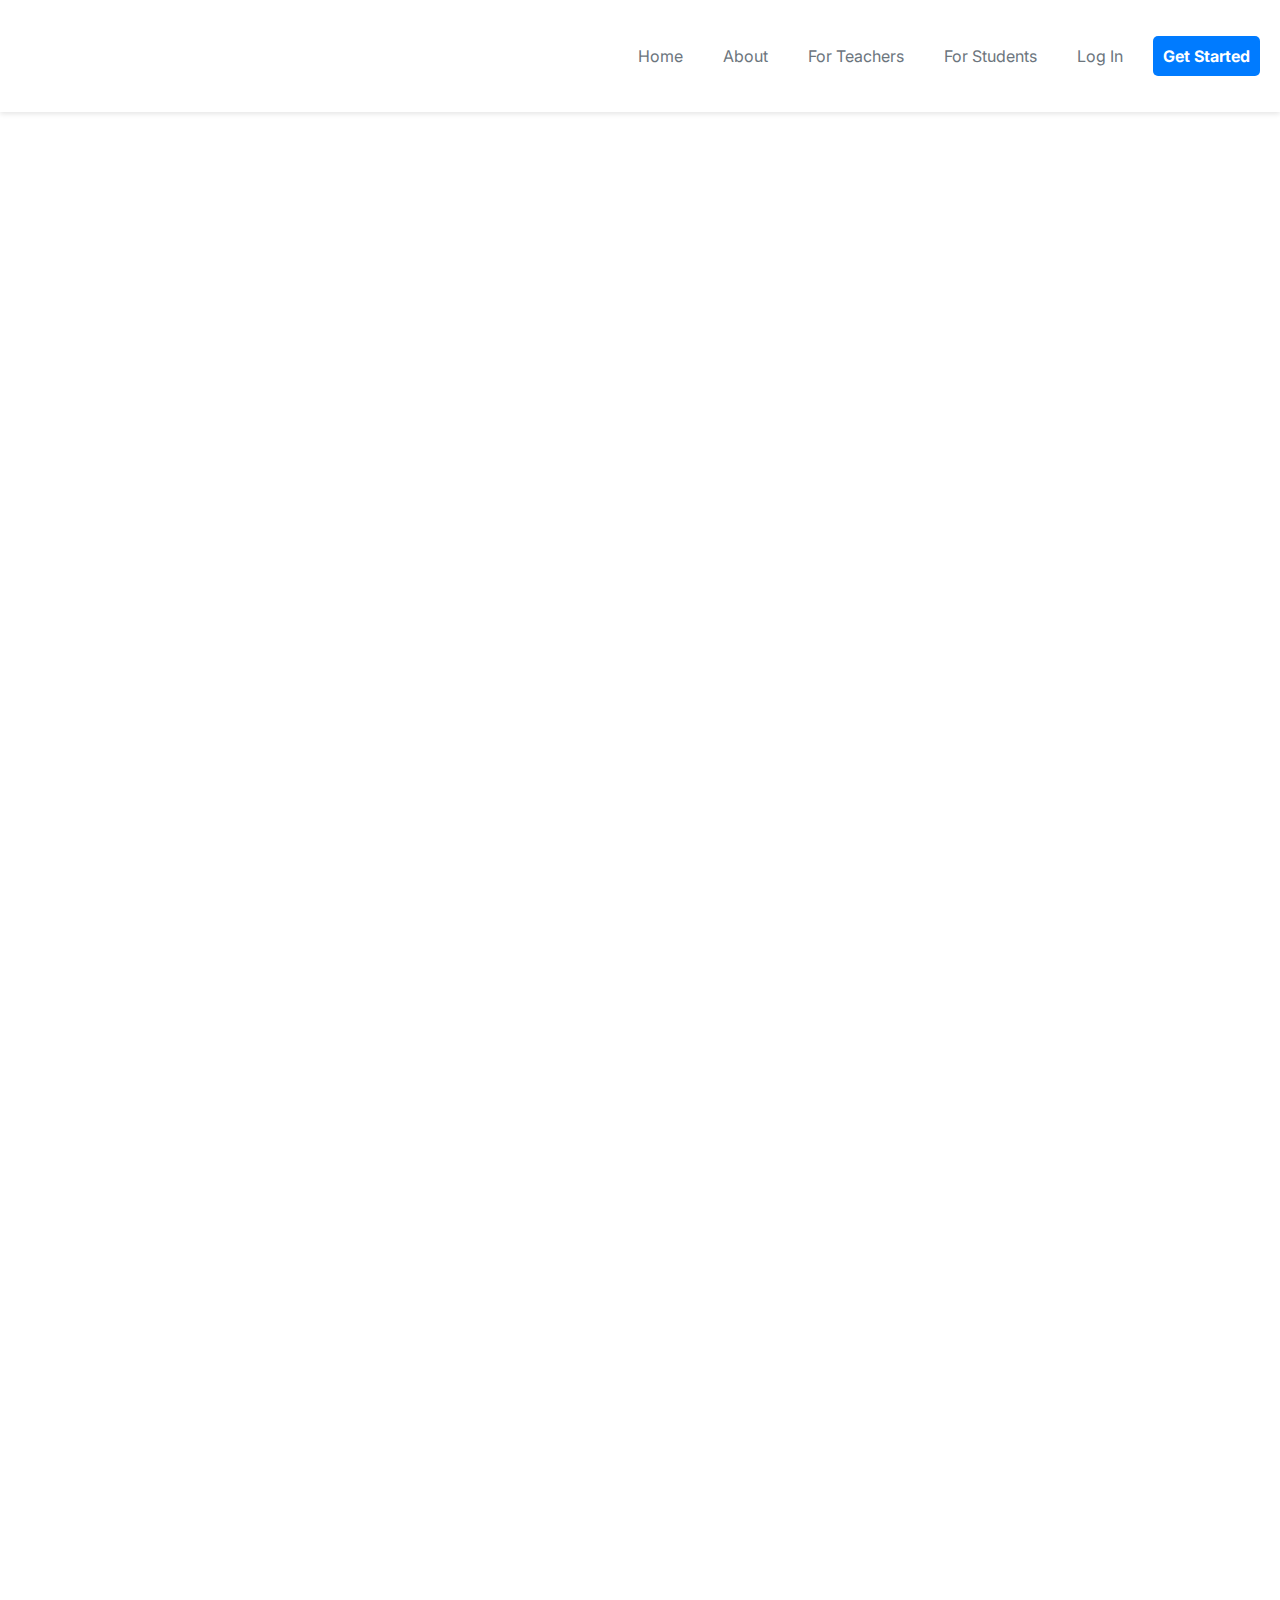
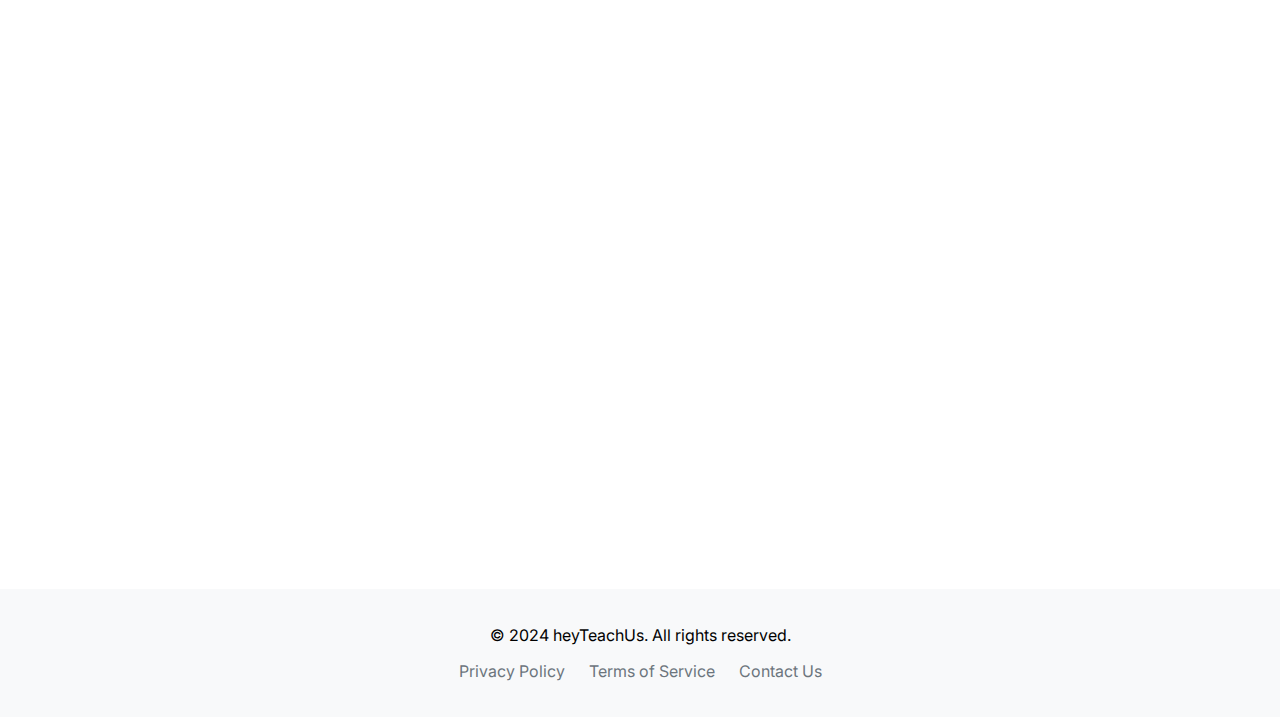
==== index.html @ a7e8e949 "all pages have working logo link back to homepage, now" ====
<!DOCTYPE html>
<html lang="en">
<head>
  <meta charset="UTF-8">
  <meta name="viewport" content="width=device-width, initial-scale=1.0">
  <title>Home</title>
  <link rel="stylesheet" href="style.css">
  <link rel="icon" type="image/x-icon" href="images/favicon.ico">
</head>
<body>
  <header>
    <nav>
      <div class="logo">
        <a href="index.html">
          <img src="images/placeholder.jpg" data-src="images/Heyteachuslogo.png" alt="heyTeachUs Logo" class="lazy">
        </a>
      </div>
      <div class="hamburger-menu">
        <input type="checkbox" id="menu-toggle">
        <label for="menu-toggle" class="menu-icon">&#9776;</label>
        <ul class="menu-items">
          <li><a href="index.html">Home</a></li>
          <li><a href="about.html">About</a></li>
          <li><a href="for-teachers.html">For Teachers</a></li>
          <li><a href="for-students.html">For Students</a></li>
          <li><a href="login.html">Log In</a></li>
          <li><a href="signup.html" class="cta-button">Get Started</a></li>
        </ul>
      </div>
      <ul class="desktop-menu">
        <li><a href="index.html">Home</a></li>
        <li><a href="about.html">About</a></li>
        <li><a href="for-teachers.html">For Teachers</a></li>
        <li><a href="for-students.html">For Students</a></li>
        <li><a href="login.html">Log In</a></li>
        <li><a href="signup.html" class="cta-button">Get Started</a></li>
      </ul>
    </nav>
  </header>

  <main>
    <section id="hero" class="lazy">
      <div class="hero-content">
        <h1>Your Teacher, Your Help, Whenever You Need It</h1>
        <p>HeyTeachUs delivers your teacher's lesson plans to you, at your home. Chat with your teacher's persona whenever you like for tips and guidance on homework or study materials</p>
        <a href="signup.html" class="cta-button">Get started</a>
      </div>
    </section>

    <section id="features" class="lazy">
      <div class="container">
        <div class="feature">
          <img src="images/placeholder.jpg" data-src="images/Lesson Plans.jpeg" alt="Feature 1" class="lazy">
          <h3>Comprehensive Access to Lesson Plans</h3>
          <p>Tap into the same information, content, and delivery style your teachers use in class</p>
        </div>
        <div class="feature">
          <img src="images/placeholder.jpg" data-src="images/guide.jpeg" alt="Feature 2" class="lazy">
          <h3>Fully Grasp Concepts From Your Lessons</h3>
          <p>Specifically designed to help guide you through "how" to grasp concepts from your lessons, not just give you the answers</p>
        </div>
        <div class="feature">
          <img src="images/placeholder.jpg" data-src="images/Clock.png" alt="Feature 3" class="lazy">
          <h3>Help when you need it</h3>
          <p>Always available, even on snow days</p>
        </div>
      </div>
    </section>

<section id="cta" class="lazy">
    <div class="container">
      <div class="testimonials">
        <div class="testimonial-card">
          <div class="testimonial-front">
            <img src="images/placeholder.jpg" data-src="images/testimonial1.jpg" alt="Testimonial 1" class="lazy">
          </div>
          <div class="testimonial-back">
            <p>"As a teacher, HeyTeachUs has made it easier for me to share my lesson plans and provide additional support to my students. It's a valuable tool for enhancing their learning experience."</p>
            <p>- Jane Smith, Teacher</p>
          </div>
        </div>
        <div class="testimonial-card">
          <div class="testimonial-front">
            <img src="images/placeholder.jpg" data-src="images/testimonial2.jpg" alt="Testimonial 2" class="lazy">
          </div>
          <div class="testimonial-back">
            <p>"HeyTeachUs has been a game-changer for my learning experience. The personalized support and access to lesson plans have greatly improved my understanding of the subjects."</p>
            <p>- Joanna Doe, Student</p>
          </div>
        </div>
      </div>
    
    </div>
  </section>
  

    <section id="cta" class="lazy">
      <div class="container">
        <h2>Get Started Today</h2>
        <p>Sign up now and experience the future of online learning!</p>
        <a href="signup.html" class="cta-button">Sign Up</a>
      </div>
    </section>
  </main>

  <footer>
    <div class="container">
      <p>&copy; 2024 heyTeachUs. All rights reserved.</p>
      <ul class="footer-links">
        <li><a href="#">Privacy Policy</a></li>
        <li><a href="#">Terms of Service</a></li>
        <li><a href="#">Contact Us</a></li>
      </ul>
    </div>
  </footer>

  <script src="lazyload.js"></script>
</body>
</html>
---- style.css ----
@import url('https://fonts.googleapis.com/css2?family=Inter:wght@400;700&display=swap');

:root {
  --primary-color: #007bff;
  --secondary-color: #6c757d;
  --font-family: 'Inter', sans-serif;
}

body {
  font-family: var(--font-family);
  margin: 0;
  padding: 0;
}

header {
  background-color: #fff;
  padding: 20px;
  box-shadow: 0 2px 5px rgba(0, 0, 0, 0.1);
}

nav {
  display: flex;
  justify-content: space-between;
  align-items: center;
}

.logo img {
  height: 150px;
}

.desktop-menu {
  list-style: none;
  display: flex;
  align-items: center;
}

.desktop-menu li {
  margin-left: 20px;
}

.desktop-menu li a {
  color: var(--secondary-color);
  text-decoration: none;
  padding: 10px;
  transition: background-color 0.3s ease, color 0.3s ease;
}

.desktop-menu li a:hover {
  background-color: var(--primary-color);
  color: #fff;
  border-radius: 5px;
}

.hamburger-menu {
  display: none;
}

.menu-icon {
  cursor: pointer;
  display: inline-block;
  font-size: 24px;
  margin-right: 10px;
  color: var(--secondary-color);
}

#menu-toggle {
  display: none;
}

.menu-items {
  display: none;
  list-style: none;
  padding: 20px;
  margin: 0;
  position: absolute;
  top: 100%;
  right: 0;
  background-color: #fff;
  box-shadow: 0 2px 5px rgba(0, 0, 0, 0.1);
  transition: opacity 0.3s ease;
  opacity: 0;
  pointer-events: none;
}

#menu-toggle:checked ~ .menu-items {
  display: block;
  opacity: 1;
  pointer-events: auto;
}

.menu-items li {
  margin-bottom: 10px;
}

.menu-items li a {
  color: var(--secondary-color);
  text-decoration: none;
}

.cta-button {
  display: inline-block;
  background-color: var(--primary-color);
  color: #fff;
  padding: 10px 20px;
  border-radius: 5px;
  text-decoration: none;
  font-weight: bold;
}

.desktop-menu .cta-button {
  color: #fff;
}

.menu-items .cta-button {
  color: #fff;
}

#hero {
  background-color: #f8f9fa;
  padding: 100px 0;
  text-align: center;
}

.hero-content {
  max-width: 600px;
  margin: 0 auto;
}

.hero-content h1 {
  font-size: 36px;
  margin-bottom: 20px;
  font-weight: 700;
}

.hero-content p {
  font-size: 18px;
  color: var(--secondary-color);
  margin-bottom: 30px;
}

#features {
  padding: 80px 0;
}

.container {
  max-width: 960px;
  margin: 0 auto;
  padding: 0 20px;
}

.feature {
  text-align: center;
  margin-bottom: 40px;
}

.feature img {
  height: 80px;
  margin-bottom: 20px;
}

.feature h3 {
  font-size: 24px;
  margin-bottom: 10px;
  font-weight: 700;
}

.feature p {
  font-size: 16px;
  color: var(--secondary-color);
}

#cta {
  background-color: #f8f9fa;
  padding: 80px 0;
  text-align: center;
}

#cta h2 {
  font-size: 36px;
  margin-bottom: 20px;
  font-weight: 700;
}

#cta p {
  font-size: 18px;
  color: var(--secondary-color);
  margin-bottom: 30px;
}

footer {
  background-color: #f8f9fa;
  padding: 20px 0;
  text-align: center;
}

.footer-links {
  list-style: none;
  padding: 0;
  margin-top: 10px;
}

.footer-links li {
  display: inline-block;
  margin: 0 10px;
}

.footer-links li a {
  text-decoration: none;
  color: var(--secondary-color);
}

#registration {
  padding: 80px 0;
}

.form-group {
  margin-bottom: 20px;
}

.form-group label {
  display: block;
  font-weight: bold;
  margin-bottom: 5px;
}

.form-group input,
.form-group select {
  width: 100%;
  padding: 10px;
  font-size: 16px;
  border: 1px solid #ccc;
  border-radius: 5px;
}

.form-group select {
  appearance: none;
  background-image: url('path/to/dropdown-arrow.png');
  background-repeat: no-repeat;
  background-position: right 10px center;
  background-size: 12px;
}

.form-group input:focus,
.form-group select:focus {
  outline: none;
  border-color: var(--primary-color);
}

button[type="submit"] {
  display: block;
  width: 100%;
  padding: 10px;
  font-size: 16px;
  font-weight: bold;
  text-align: center;
  color: #fff;
  background-color: var(--primary-color);
  border: none;
  border-radius: 5px;
  cursor: pointer;
}

button[type="submit"]:hover {
  background-color: #0056b3;
}

#how-it-works {
  padding: 80px 0;
}

.step {
  display: flex;
  align-items: center;
  margin-bottom: 80px;
}

.step-image {
  flex: 1;
  text-align: center;
}

.step-image img {
  max-width: 100%;
  height: auto;
  border-radius: 10px;
  box-shadow: 0 2px 5px rgba(0, 0, 0, 0.1);
}

.step-content {
  flex: 1;
  padding: 0 40px;
}

.step-content h3 {
  font-size: 24px;
  margin-bottom: 10px;
  font-weight: 700;
}

.step-content p {
  font-size: 16px;
  color: var(--secondary-color);
}

.step:nth-child(even) .step-image {
  order: 2;
}

.step:nth-child(even) .step-content {
  order: 1;
}

#about-us {
  padding: 80px 0;
}

.banner {
  text-align: center;
  margin-bottom: 40px;
}

.banner img {
  max-width: 100%;
  height: auto;
}

.about-content {
  display: flex;
  align-items: center;
  margin-bottom: 40px;
}

.about-text {
  flex: 1;
  padding-right: 40px;
}

.about-text p {
  margin-bottom: 20px;
}

.about-image {
  flex: 1;
  text-align: center;
}

.about-image img {
  max-width: 100%;
  height: auto;
  border-radius: 10px;
  box-shadow: 0 2px 5px rgba(0, 0, 0, 0.1);
}

.about-content:nth-child(even) .about-text {
  order: 2;
  padding-right: 0;
  padding-left: 40px;
}

.about-content:nth-child(even) .about-image {
  order: 1;
}

#login {
  padding: 80px 0;
}

.login-content {
  display: flex;
  align-items: center;
}

.login-form {
  flex: 1;
  padding-right: 40px;
}

.login-form h2 {
  margin-bottom: 20px;
  font-weight: 700;
}

.form-group {
  margin-bottom: 20px;
}

.form-group label {
  display: block;
  margin-bottom: 5px;
}

.form-group input,
.form-group select {
  width: 100%;
  padding: 10px;
  font-size: 16px;
  border: 1px solid #ccc;
  border-radius: 5px;
}

.form-group input:focus,
.form-group select:focus {
  outline: none;
  border-color: var(--primary-color);
}

.login-button {
  display: block;
  width: 100%;
  padding: 10px;
  font-size: 16px;
  font-weight: bold;
  text-align: center;
  color: #fff;
  background-color: var(--primary-color);
  border: none;
  border-radius: 5px;
  cursor: pointer;
}

.login-button:hover {
  background-color: #0056b3;
}

.login-image {
  flex: 1;
  text-align: center;
}

.login-image img {
  max-width: 100%;
  height: auto;
  border-radius: 10px;
  box-shadow: 0 2px 5px rgba(0, 0, 0, 0.1);
}

@media (max-width: 768px) {
  header {
    padding: 10px;
    justify-content: space-between;
  }

  .logo img {
    height: 30px;
  }

  .desktop-menu {
    display: none;
  }

  .hamburger-menu {
    display: block;
    position: relative;
  }

  .container {
    padding: 0 10px;
  }

  .step {
    flex-direction: column;
    margin-bottom: 40px;
  }

  .step-image,
  .step-content {
    flex: auto;
    padding: 0;
  }

  .about-content {
    flex-direction: column;
    margin-bottom: 20px;
  }

  .about-text,
  .about-image {
    padding: 0;
  }

  .login-content {
    flex-direction: column;
  }

  .login-form,
  .login-image {
    padding: 0;
    margin-bottom: 20px;
  }
}

.testimonials {
  display: flex;
  justify-content: center;
  margin-bottom: 40px;
}

.testimonial-card {
  width: 300px;
  height: 400px;
  perspective: 1000px;
  margin: 0 20px;
}

.testimonial-card:hover .testimonial-front {
  transform: rotateY(180deg);
}

.testimonial-card:hover .testimonial-back {
  transform: rotateY(0);
}

.testimonial-front,
.testimonial-back {
  position: absolute;
  width: 100%;
  height: 100%;
  backface-visibility: hidden;
  transition: transform 0.6s ease;
}

.testimonial-front {
  transform: rotateY(0);
}

.testimonial-front img {
  width: 100%;
  height: 100%;
  object-fit: cover;
  border-radius: 10px;
}

.testimonial-back {
  transform: rotateY(180deg);
  background-color: #f8f9fa;
  padding: 20px;
  border-radius: 10px;
  display: flex;
  flex-direction: column;
  justify-content: center;
  align-items: center;
  text-align: center;
}

.testimonial-back p {
  margin-bottom: 10px;
}

.lazy {
  opacity: 0;
  transition: opacity 0.3s ease-in-out;
}

.lazy.loaded {
  opacity: 1;
}
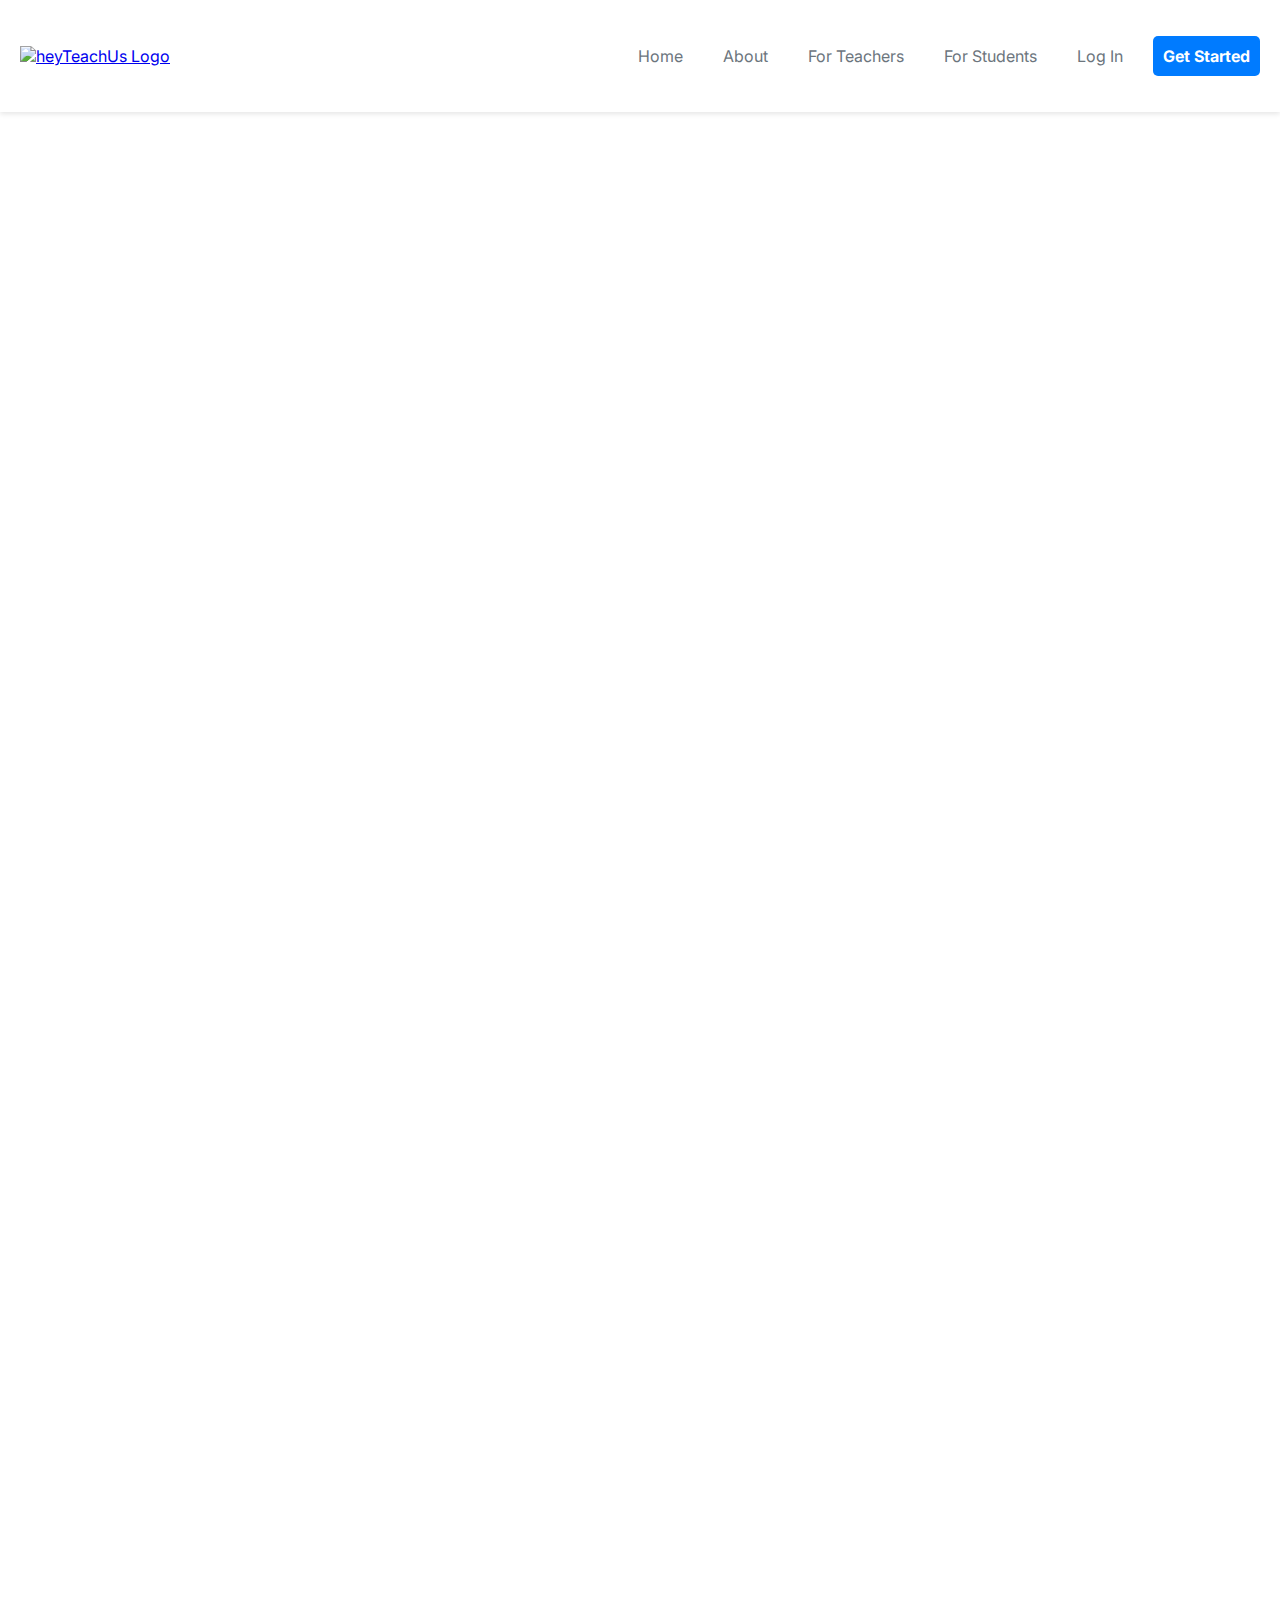
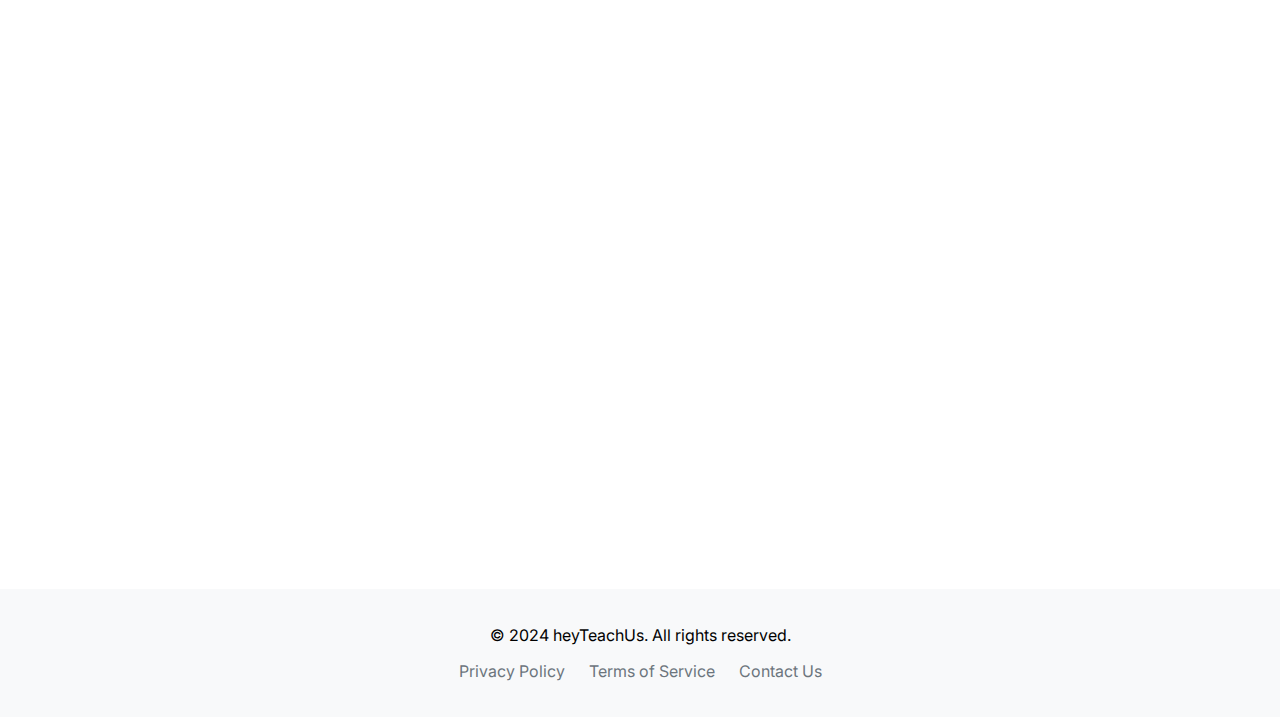
==== commit 42152bab: "logo fixes completed" ====
--- a/index.html
+++ b/index.html
@@ -12,7 +12,7 @@
     <nav>
       <div class="logo">
         <a href="index.html">
-          <img src="images/placeholder.jpg" data-src="images/Heyteachuslogo.png" alt="heyTeachUs Logo" class="lazy">
+          <img src="images/Heyteachuslogo.png" alt="heyTeachUs Logo">
         </a>
       </div>
       <div class="hamburger-menu">
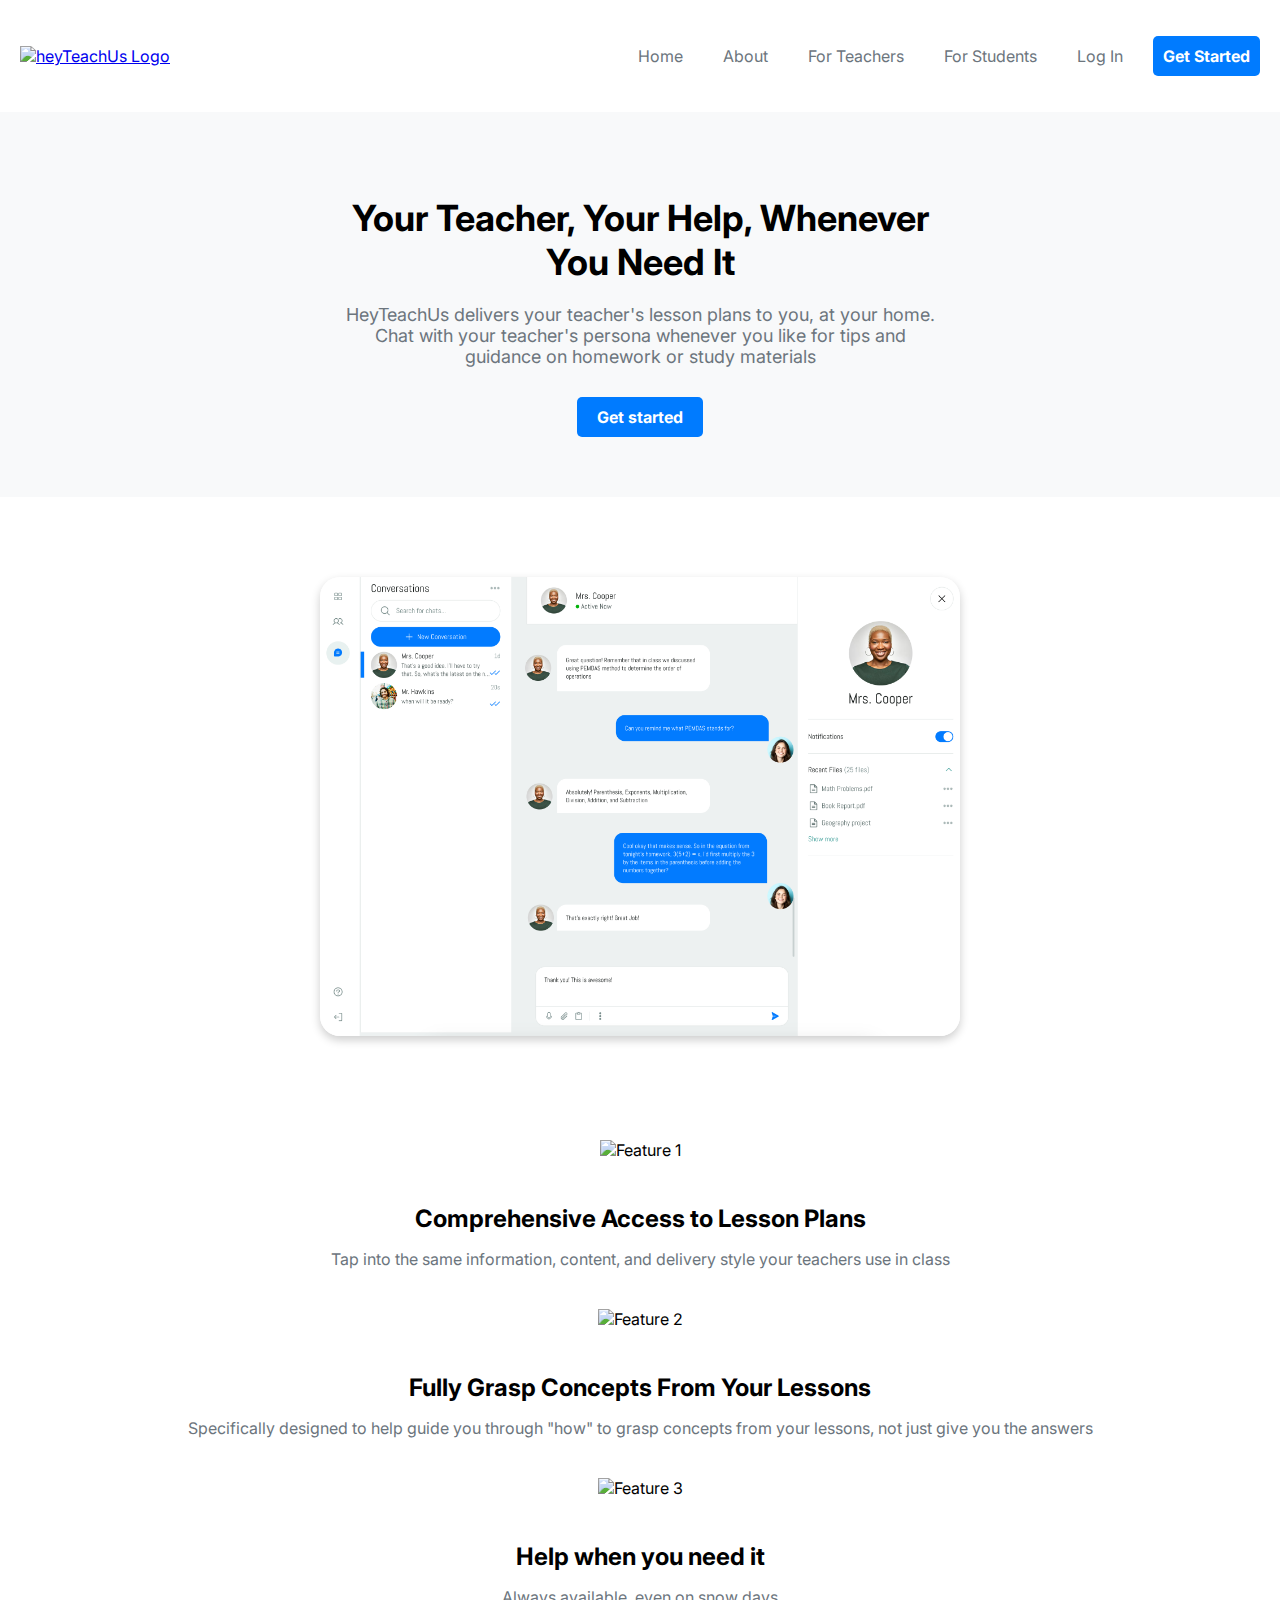
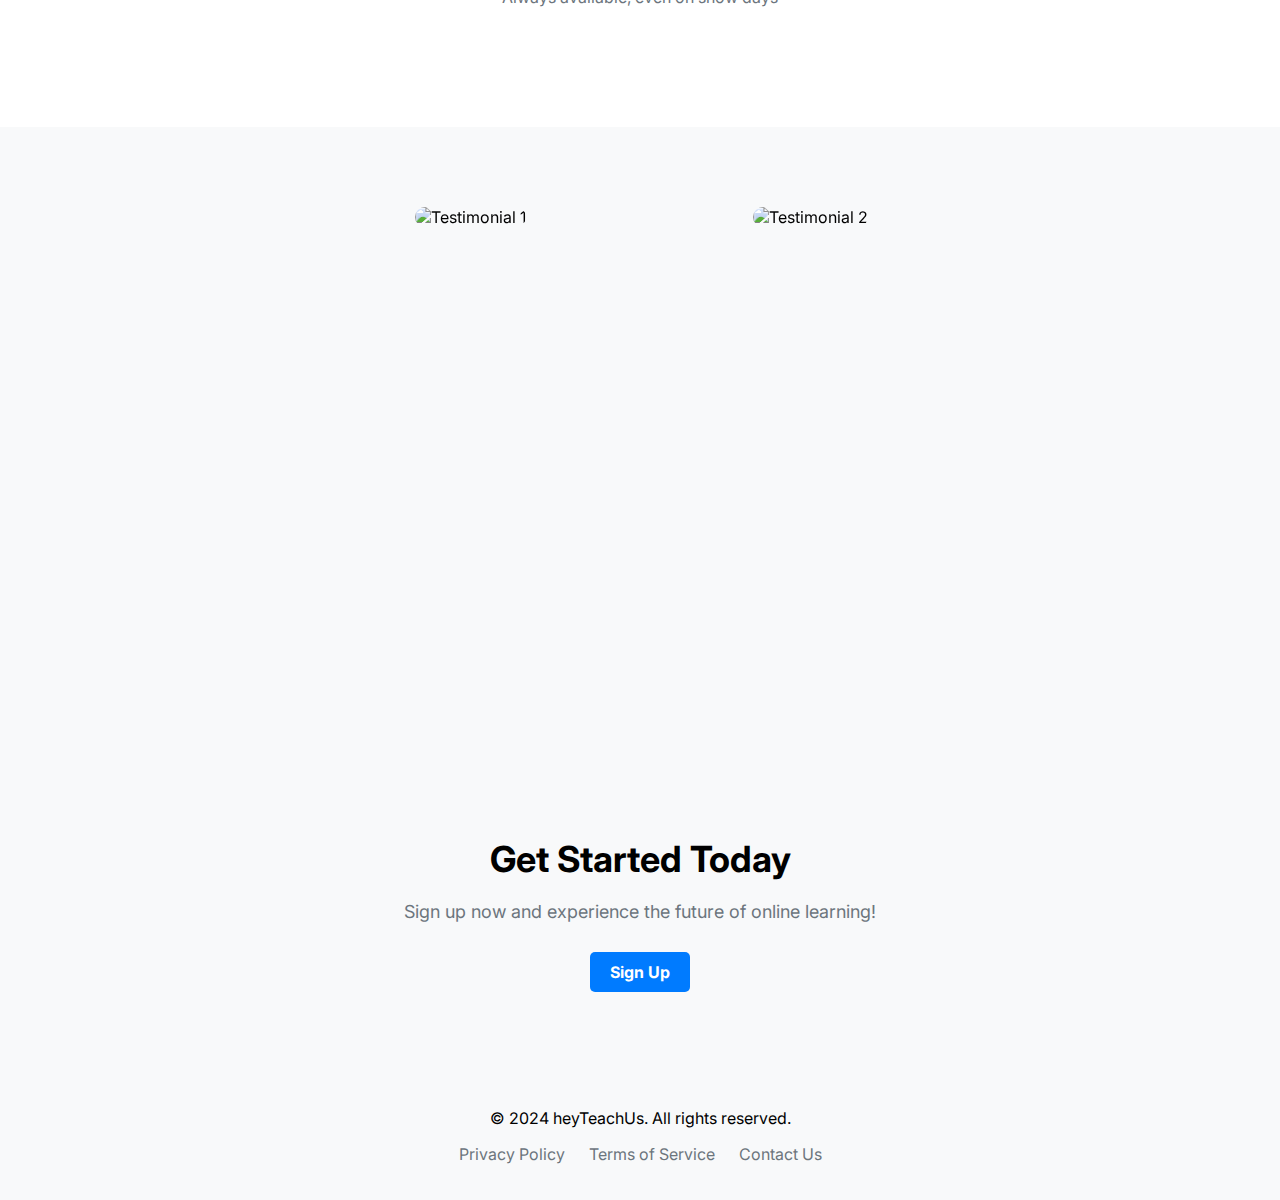
==== commit 07145e3d: "platform screenshot added" ====
--- a/index.html
+++ b/index.html
@@ -39,7 +39,7 @@
   </header>
 
   <main>
-    <section id="hero" class="lazy">
+    <section id="hero">
       <div class="hero-content">
         <h1>Your Teacher, Your Help, Whenever You Need It</h1>
         <p>HeyTeachUs delivers your teacher's lesson plans to you, at your home. Chat with your teacher's persona whenever you like for tips and guidance on homework or study materials</p>
@@ -47,54 +47,56 @@
       </div>
     </section>
 
-    <section id="features" class="lazy">
+    <section id="platform-screenshot">
+      <img src="images/platformscreenshot.png" alt="Platform Screenshot" class="platform-image">
+    </section>
+
+    <section id="features">
       <div class="container">
         <div class="feature">
-          <img src="images/placeholder.jpg" data-src="images/Lesson Plans.jpeg" alt="Feature 1" class="lazy">
+          <img src="images/Lesson Plans.jpeg" alt="Feature 1">
           <h3>Comprehensive Access to Lesson Plans</h3>
           <p>Tap into the same information, content, and delivery style your teachers use in class</p>
         </div>
         <div class="feature">
-          <img src="images/placeholder.jpg" data-src="images/guide.jpeg" alt="Feature 2" class="lazy">
+          <img src="images/guide.jpeg" alt="Feature 2">
           <h3>Fully Grasp Concepts From Your Lessons</h3>
           <p>Specifically designed to help guide you through "how" to grasp concepts from your lessons, not just give you the answers</p>
         </div>
         <div class="feature">
-          <img src="images/placeholder.jpg" data-src="images/Clock.png" alt="Feature 3" class="lazy">
+          <img src="images/Clock.png" alt="Feature 3">
           <h3>Help when you need it</h3>
           <p>Always available, even on snow days</p>
         </div>
       </div>
     </section>
 
-<section id="cta" class="lazy">
-    <div class="container">
-      <div class="testimonials">
-        <div class="testimonial-card">
-          <div class="testimonial-front">
-            <img src="images/placeholder.jpg" data-src="images/testimonial1.jpg" alt="Testimonial 1" class="lazy">
+    <section id="cta">
+      <div class="container">
+        <div class="testimonials">
+          <div class="testimonial-card">
+            <div class="testimonial-front">
+              <img src="images/testimonial1.jpg" alt="Testimonial 1">
+            </div>
+            <div class="testimonial-back">
+              <p>"As a teacher, HeyTeachUs has made it easier for me to share my lesson plans and provide additional support to my students. It's a valuable tool for enhancing their learning experience."</p>
+              <p>- Jane Smith, Teacher</p>
+            </div>
           </div>
-          <div class="testimonial-back">
-            <p>"As a teacher, HeyTeachUs has made it easier for me to share my lesson plans and provide additional support to my students. It's a valuable tool for enhancing their learning experience."</p>
-            <p>- Jane Smith, Teacher</p>
-          </div>
-        </div>
-        <div class="testimonial-card">
-          <div class="testimonial-front">
-            <img src="images/placeholder.jpg" data-src="images/testimonial2.jpg" alt="Testimonial 2" class="lazy">
-          </div>
-          <div class="testimonial-back">
-            <p>"HeyTeachUs has been a game-changer for my learning experience. The personalized support and access to lesson plans have greatly improved my understanding of the subjects."</p>
-            <p>- Joanna Doe, Student</p>
+          <div class="testimonial-card">
+            <div class="testimonial-front">
+              <img src="images/testimonial2.jpg" alt="Testimonial 2">
+            </div>
+            <div class="testimonial-back">
+              <p>"HeyTeachUs has been a game-changer for my learning experience. The personalized support and access to lesson plans have greatly improved my understanding of the subjects."</p>
+              <p>- Joanna Doe, Student</p>
+            </div>
           </div>
         </div>
       </div>
-    
-    </div>
-  </section>
-  
+    </section>
 
-    <section id="cta" class="lazy">
+    <section id="cta">
       <div class="container">
         <h2>Get Started Today</h2>
         <p>Sign up now and experience the future of online learning!</p>
@@ -113,7 +115,5 @@
       </ul>
     </div>
   </footer>
-
-  <script src="lazyload.js"></script>
 </body>
 </html>--- a/style.css
+++ b/style.css
@@ -117,7 +117,7 @@
 
 #hero {
   background-color: #f8f9fa;
-  padding: 100px 0;
+  padding: 60px 0;
   text-align: center;
 }
 
@@ -138,6 +138,19 @@
   margin-bottom: 30px;
 }
 
+#platform-screenshot {
+  text-align: center;
+  margin-top: 100px;
+}
+
+.platform-image {
+  max-width: 50%;
+  height: auto;
+  border-radius: 20px;
+  box-shadow: 0 4px 10px rgba(0, 0, 0, 0.2);
+  transform: translateY(-20px);
+}
+
 #features {
   padding: 80px 0;
 }
@@ -207,286 +220,6 @@
 .footer-links li a {
   text-decoration: none;
   color: var(--secondary-color);
-}
-
-#registration {
-  padding: 80px 0;
-}
-
-.form-group {
-  margin-bottom: 20px;
-}
-
-.form-group label {
-  display: block;
-  font-weight: bold;
-  margin-bottom: 5px;
-}
-
-.form-group input,
-.form-group select {
-  width: 100%;
-  padding: 10px;
-  font-size: 16px;
-  border: 1px solid #ccc;
-  border-radius: 5px;
-}
-
-.form-group select {
-  appearance: none;
-  background-image: url('path/to/dropdown-arrow.png');
-  background-repeat: no-repeat;
-  background-position: right 10px center;
-  background-size: 12px;
-}
-
-.form-group input:focus,
-.form-group select:focus {
-  outline: none;
-  border-color: var(--primary-color);
-}
-
-button[type="submit"] {
-  display: block;
-  width: 100%;
-  padding: 10px;
-  font-size: 16px;
-  font-weight: bold;
-  text-align: center;
-  color: #fff;
-  background-color: var(--primary-color);
-  border: none;
-  border-radius: 5px;
-  cursor: pointer;
-}
-
-button[type="submit"]:hover {
-  background-color: #0056b3;
-}
-
-#how-it-works {
-  padding: 80px 0;
-}
-
-.step {
-  display: flex;
-  align-items: center;
-  margin-bottom: 80px;
-}
-
-.step-image {
-  flex: 1;
-  text-align: center;
-}
-
-.step-image img {
-  max-width: 100%;
-  height: auto;
-  border-radius: 10px;
-  box-shadow: 0 2px 5px rgba(0, 0, 0, 0.1);
-}
-
-.step-content {
-  flex: 1;
-  padding: 0 40px;
-}
-
-.step-content h3 {
-  font-size: 24px;
-  margin-bottom: 10px;
-  font-weight: 700;
-}
-
-.step-content p {
-  font-size: 16px;
-  color: var(--secondary-color);
-}
-
-.step:nth-child(even) .step-image {
-  order: 2;
-}
-
-.step:nth-child(even) .step-content {
-  order: 1;
-}
-
-#about-us {
-  padding: 80px 0;
-}
-
-.banner {
-  text-align: center;
-  margin-bottom: 40px;
-}
-
-.banner img {
-  max-width: 100%;
-  height: auto;
-}
-
-.about-content {
-  display: flex;
-  align-items: center;
-  margin-bottom: 40px;
-}
-
-.about-text {
-  flex: 1;
-  padding-right: 40px;
-}
-
-.about-text p {
-  margin-bottom: 20px;
-}
-
-.about-image {
-  flex: 1;
-  text-align: center;
-}
-
-.about-image img {
-  max-width: 100%;
-  height: auto;
-  border-radius: 10px;
-  box-shadow: 0 2px 5px rgba(0, 0, 0, 0.1);
-}
-
-.about-content:nth-child(even) .about-text {
-  order: 2;
-  padding-right: 0;
-  padding-left: 40px;
-}
-
-.about-content:nth-child(even) .about-image {
-  order: 1;
-}
-
-#login {
-  padding: 80px 0;
-}
-
-.login-content {
-  display: flex;
-  align-items: center;
-}
-
-.login-form {
-  flex: 1;
-  padding-right: 40px;
-}
-
-.login-form h2 {
-  margin-bottom: 20px;
-  font-weight: 700;
-}
-
-.form-group {
-  margin-bottom: 20px;
-}
-
-.form-group label {
-  display: block;
-  margin-bottom: 5px;
-}
-
-.form-group input,
-.form-group select {
-  width: 100%;
-  padding: 10px;
-  font-size: 16px;
-  border: 1px solid #ccc;
-  border-radius: 5px;
-}
-
-.form-group input:focus,
-.form-group select:focus {
-  outline: none;
-  border-color: var(--primary-color);
-}
-
-.login-button {
-  display: block;
-  width: 100%;
-  padding: 10px;
-  font-size: 16px;
-  font-weight: bold;
-  text-align: center;
-  color: #fff;
-  background-color: var(--primary-color);
-  border: none;
-  border-radius: 5px;
-  cursor: pointer;
-}
-
-.login-button:hover {
-  background-color: #0056b3;
-}
-
-.login-image {
-  flex: 1;
-  text-align: center;
-}
-
-.login-image img {
-  max-width: 100%;
-  height: auto;
-  border-radius: 10px;
-  box-shadow: 0 2px 5px rgba(0, 0, 0, 0.1);
-}
-
-@media (max-width: 768px) {
-  header {
-    padding: 10px;
-    justify-content: space-between;
-  }
-
-  .logo img {
-    height: 30px;
-  }
-
-  .desktop-menu {
-    display: none;
-  }
-
-  .hamburger-menu {
-    display: block;
-    position: relative;
-  }
-
-  .container {
-    padding: 0 10px;
-  }
-
-  .step {
-    flex-direction: column;
-    margin-bottom: 40px;
-  }
-
-  .step-image,
-  .step-content {
-    flex: auto;
-    padding: 0;
-  }
-
-  .about-content {
-    flex-direction: column;
-    margin-bottom: 20px;
-  }
-
-  .about-text,
-  .about-image {
-    padding: 0;
-  }
-
-  .login-content {
-    flex-direction: column;
-  }
-
-  .login-form,
-  .login-image {
-    padding: 0;
-    margin-bottom: 20px;
-  }
 }
 
 .testimonials {
@@ -546,11 +279,26 @@
   margin-bottom: 10px;
 }
 
-.lazy {
-  opacity: 0;
-  transition: opacity 0.3s ease-in-out;
-}
-
-.lazy.loaded {
-  opacity: 1;
+@media (max-width: 768px) {
+  header {
+    padding: 10px;
+    justify-content: space-between;
+  }
+
+  .logo img {
+    height: 30px;
+  }
+
+  .desktop-menu {
+    display: none;
+  }
+
+  .hamburger-menu {
+    display: block;
+    position: relative;
+  }
+
+  .container {
+    padding: 0 10px;
+  }
 }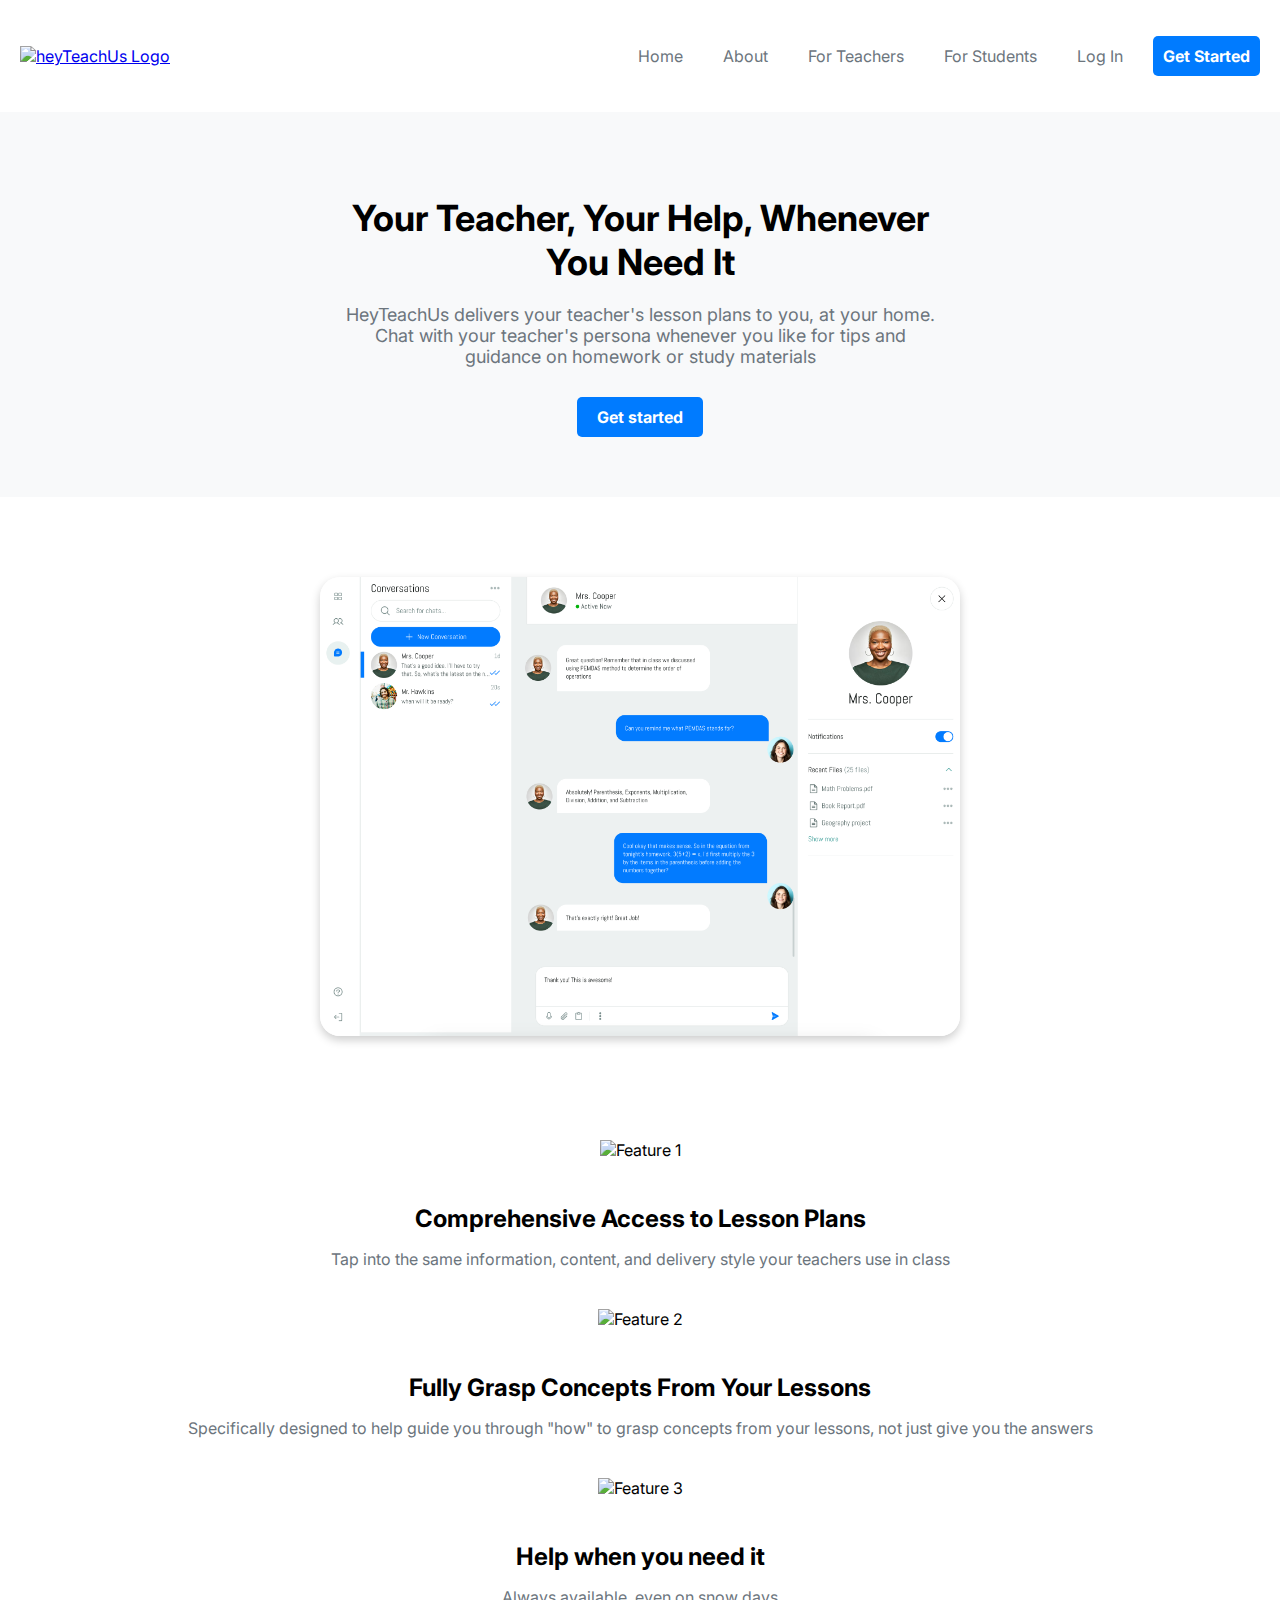
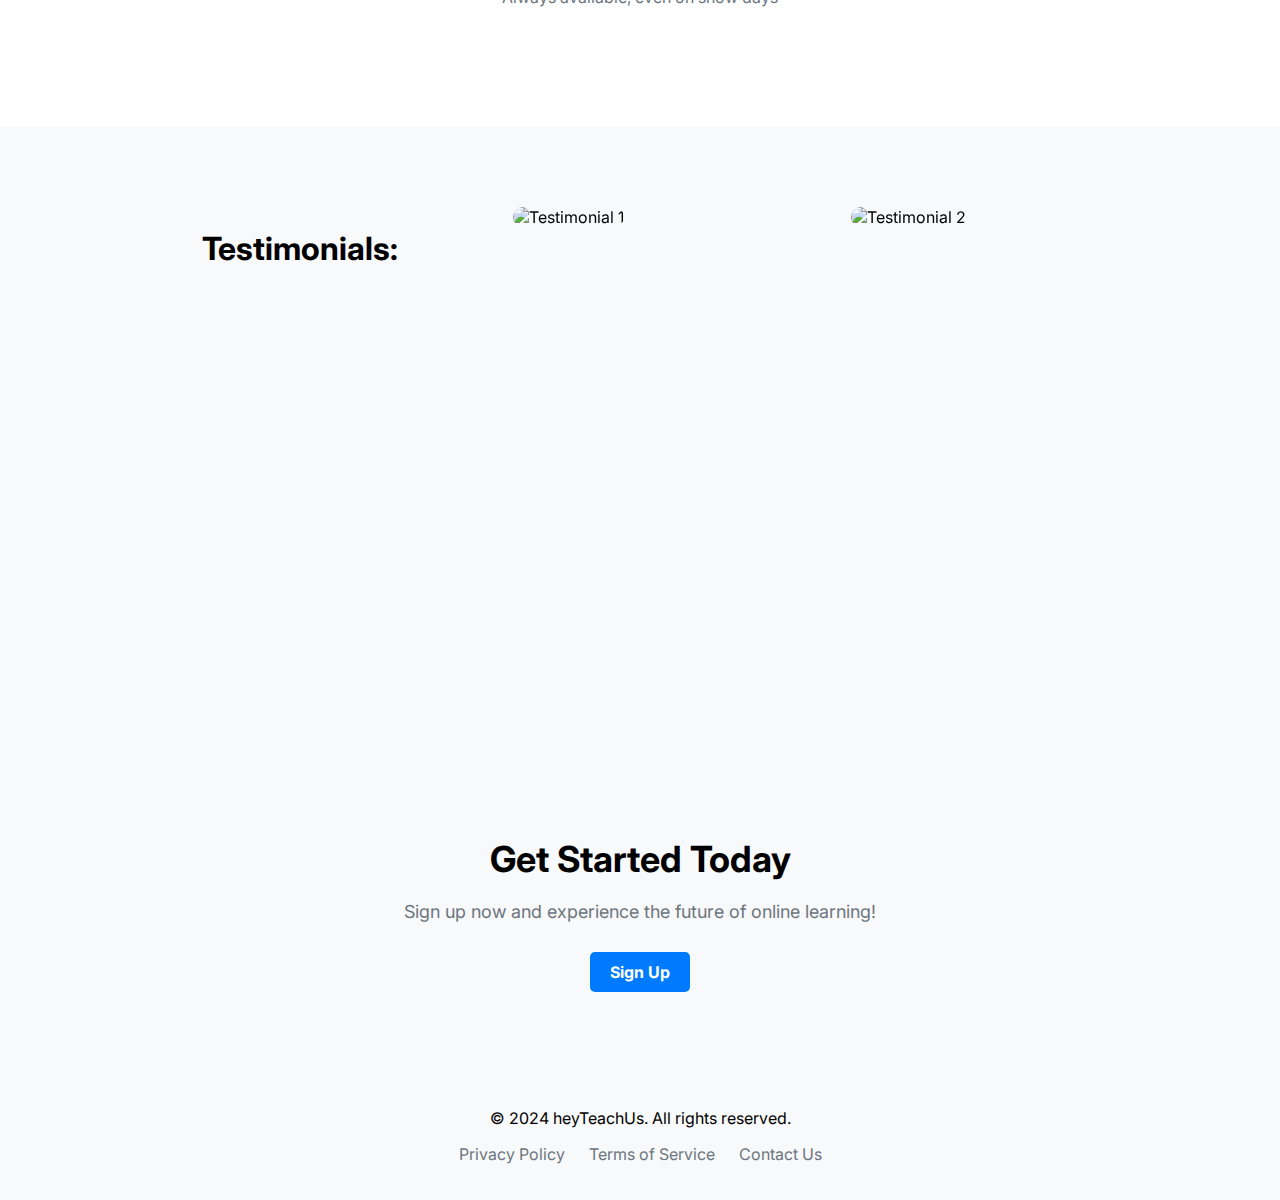
==== commit b1ad64a4: "updates to testimonial section" ====
--- a/index.html
+++ b/index.html
@@ -74,6 +74,7 @@
     <section id="cta">
       <div class="container">
         <div class="testimonials">
+          <h1>Testimonials:</h1>
           <div class="testimonial-card">
             <div class="testimonial-front">
               <img src="images/testimonial1.jpg" alt="Testimonial 1">
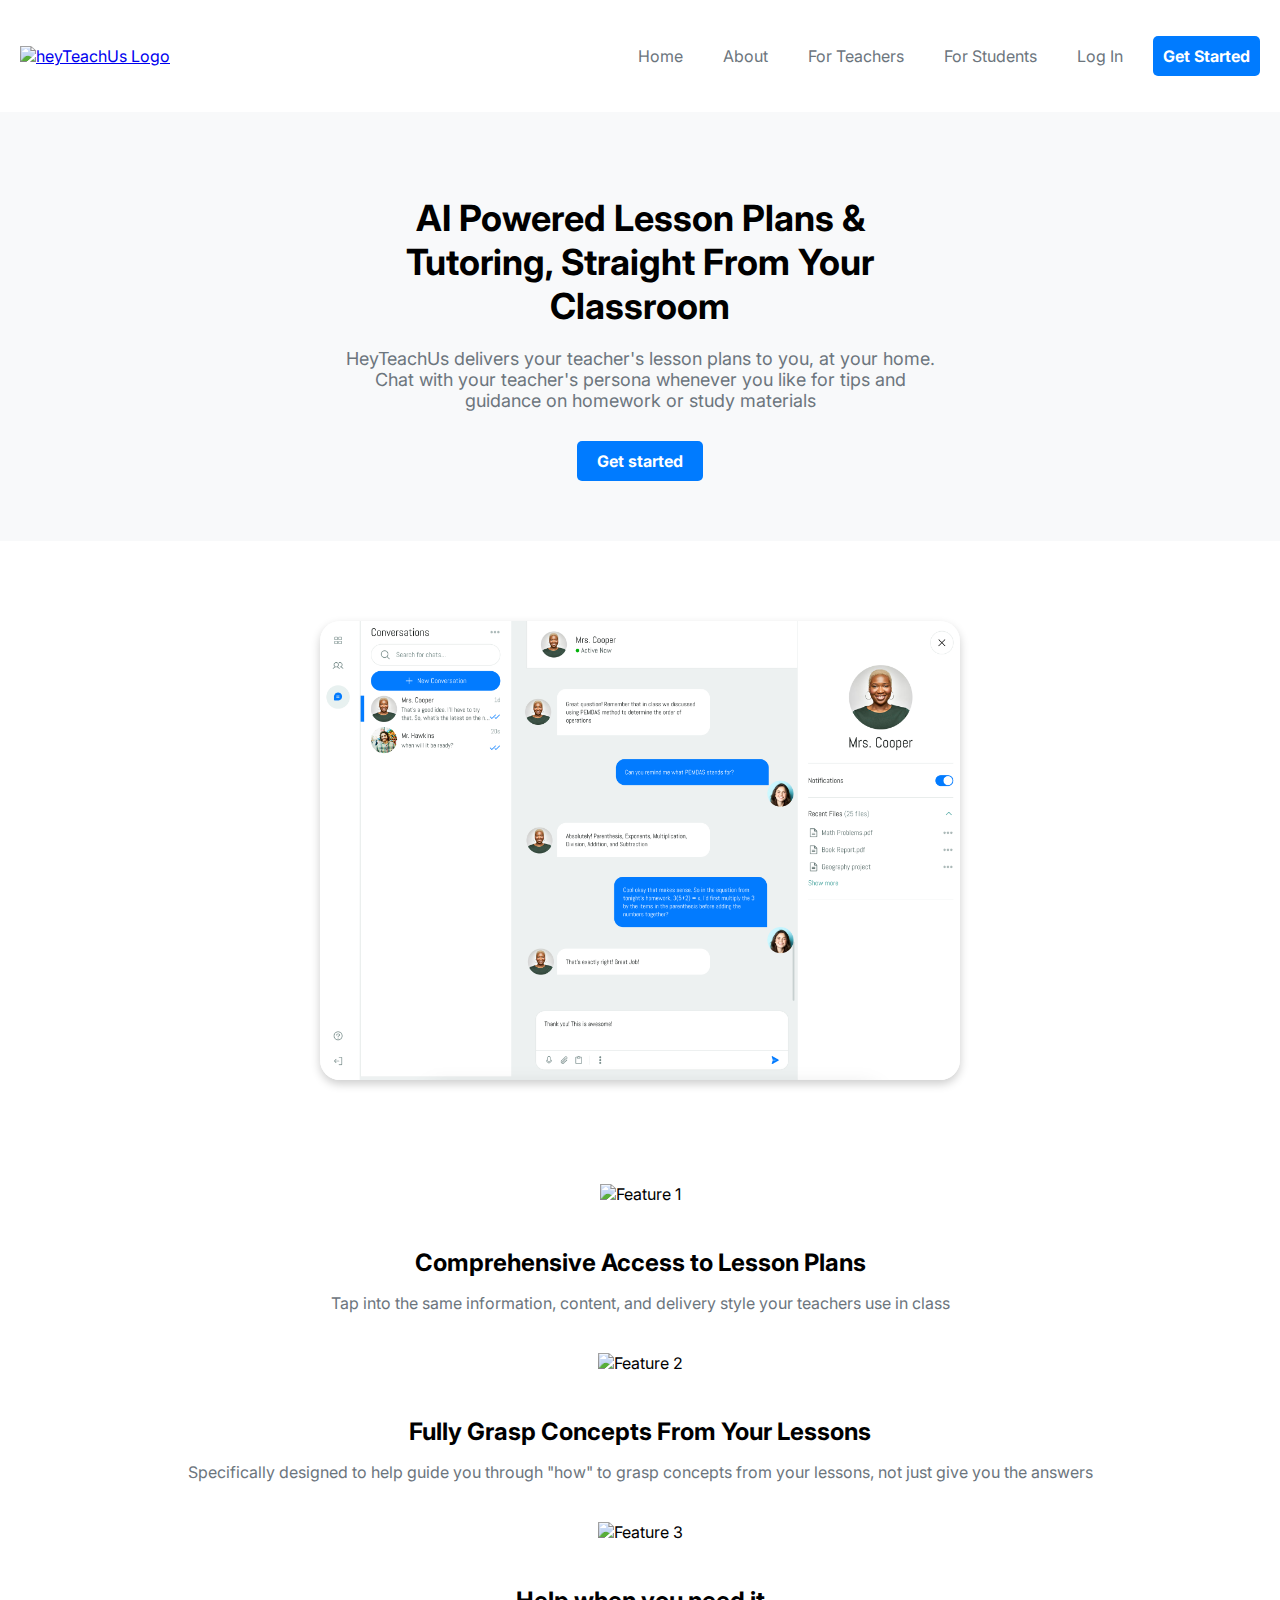
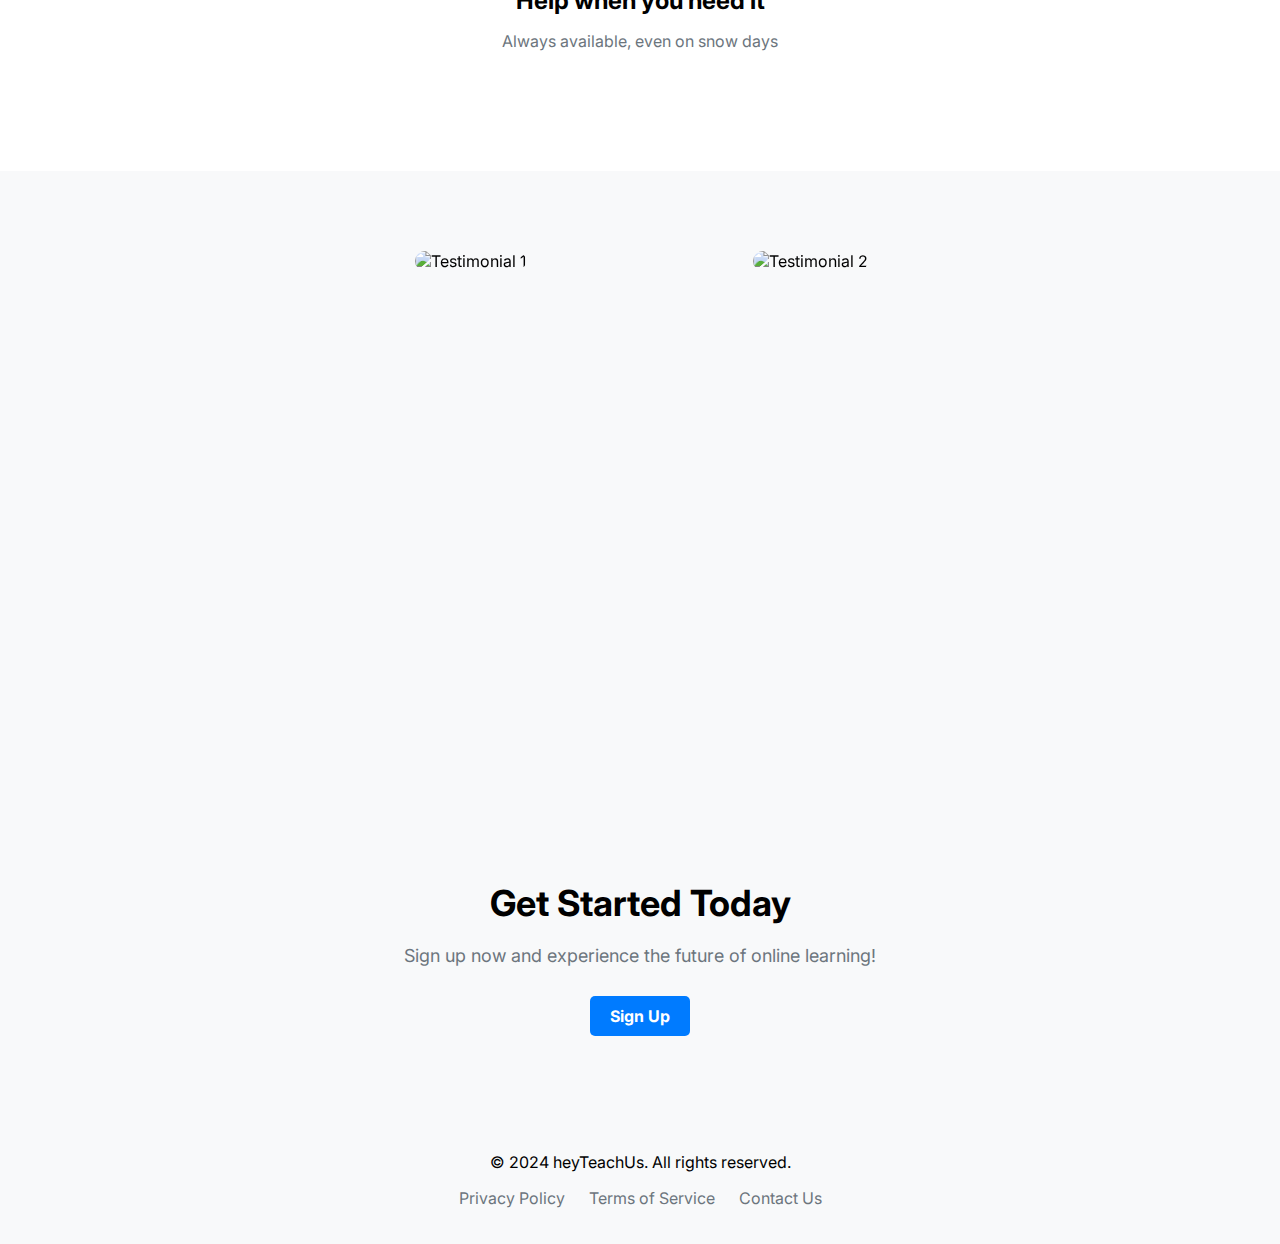
==== commit 691780e4: "heading" ====
--- a/index.html
+++ b/index.html
@@ -41,7 +41,7 @@
   <main>
     <section id="hero">
       <div class="hero-content">
-        <h1>Your Teacher, Your Help, Whenever You Need It</h1>
+        <h1>AI Powered Lesson Plans & Tutoring, Straight From Your Classroom</h1>
         <p>HeyTeachUs delivers your teacher's lesson plans to you, at your home. Chat with your teacher's persona whenever you like for tips and guidance on homework or study materials</p>
         <a href="signup.html" class="cta-button">Get started</a>
       </div>
@@ -74,8 +74,7 @@
     <section id="cta">
       <div class="container">
         <div class="testimonials">
-          <h1>Testimonials:</h1>
-          <div class="testimonial-card">
+            <div class="testimonial-card">
             <div class="testimonial-front">
               <img src="images/testimonial1.jpg" alt="Testimonial 1">
             </div>
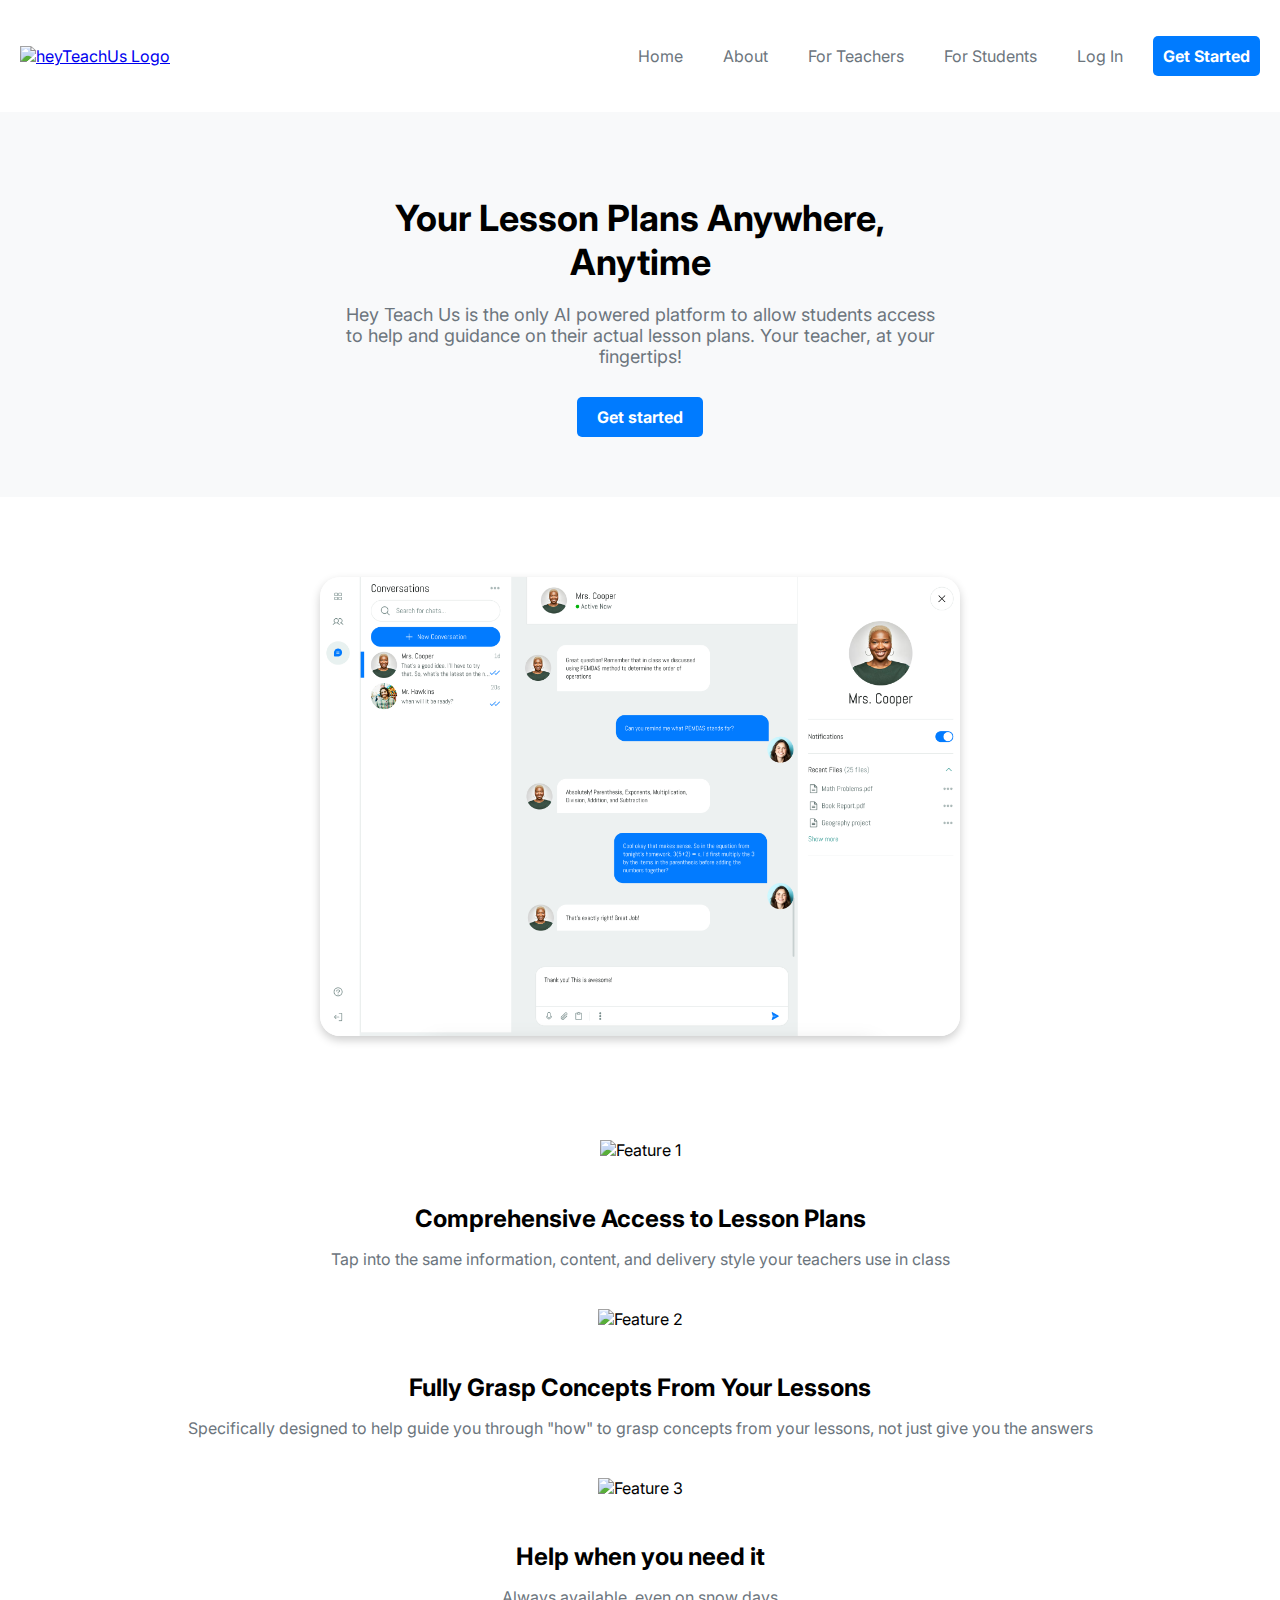
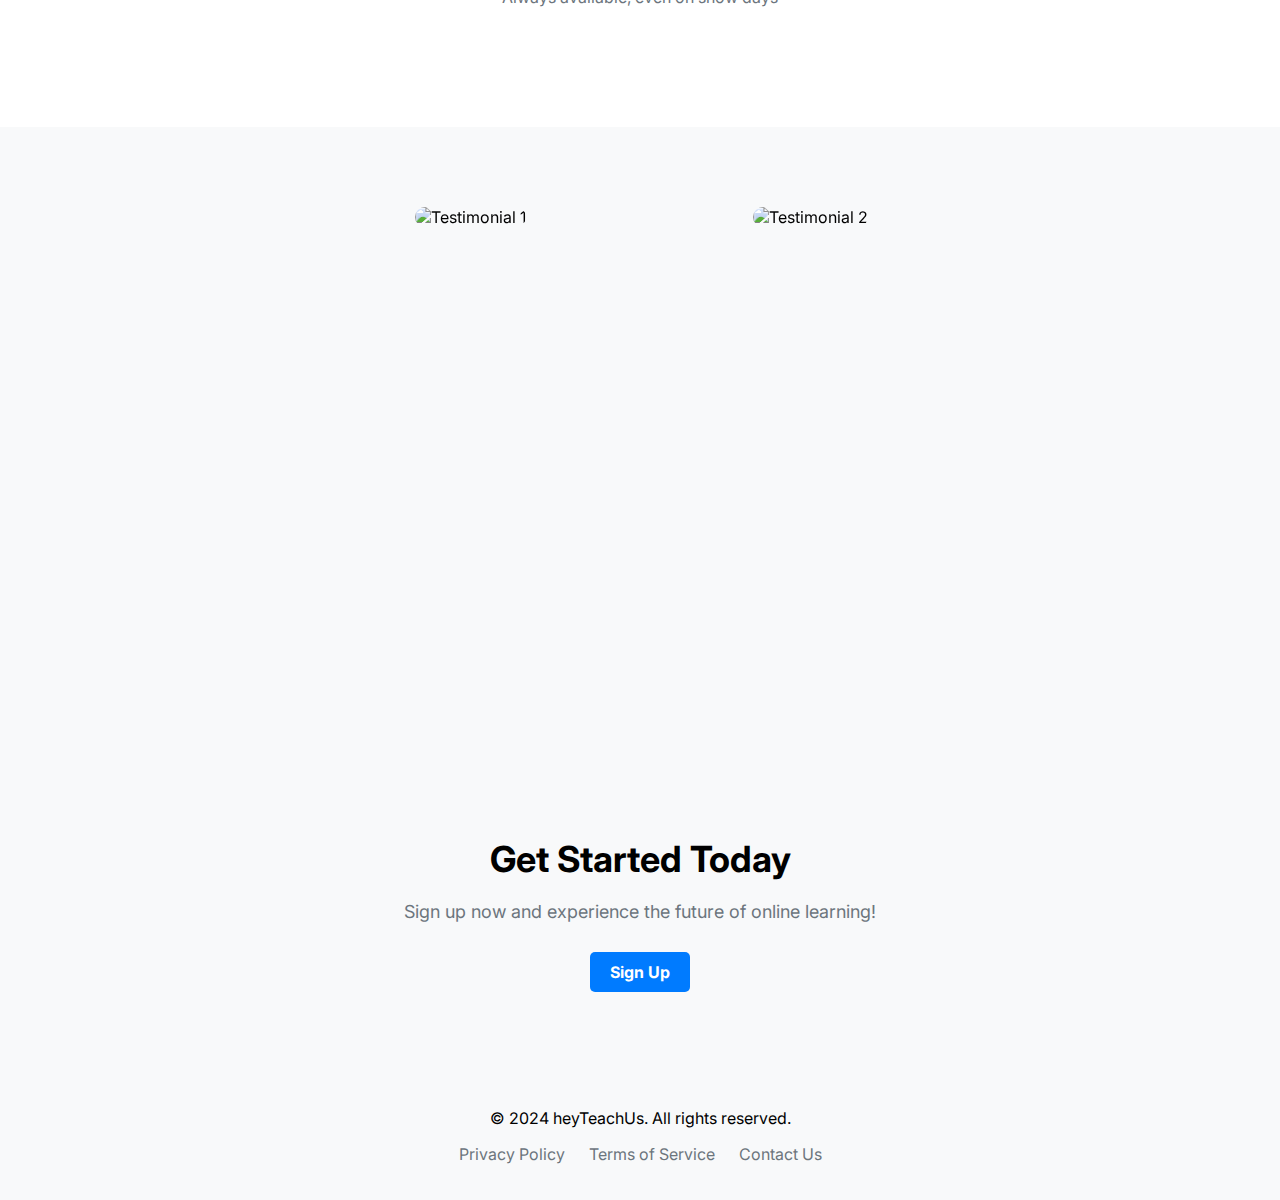
==== commit 116b1533: "copy changes" ====
--- a/index.html
+++ b/index.html
@@ -41,8 +41,8 @@
   <main>
     <section id="hero">
       <div class="hero-content">
-        <h1>AI Powered Lesson Plans & Tutoring, Straight From Your Classroom</h1>
-        <p>HeyTeachUs delivers your teacher's lesson plans to you, at your home. Chat with your teacher's persona whenever you like for tips and guidance on homework or study materials</p>
+        <h1>Your Lesson Plans Anywhere, Anytime</h1>
+        <p>Hey Teach Us is the only AI powered platform to allow students access to help and guidance on their actual lesson plans. Your teacher, at your fingertips!</p>
         <a href="signup.html" class="cta-button">Get started</a>
       </div>
     </section>
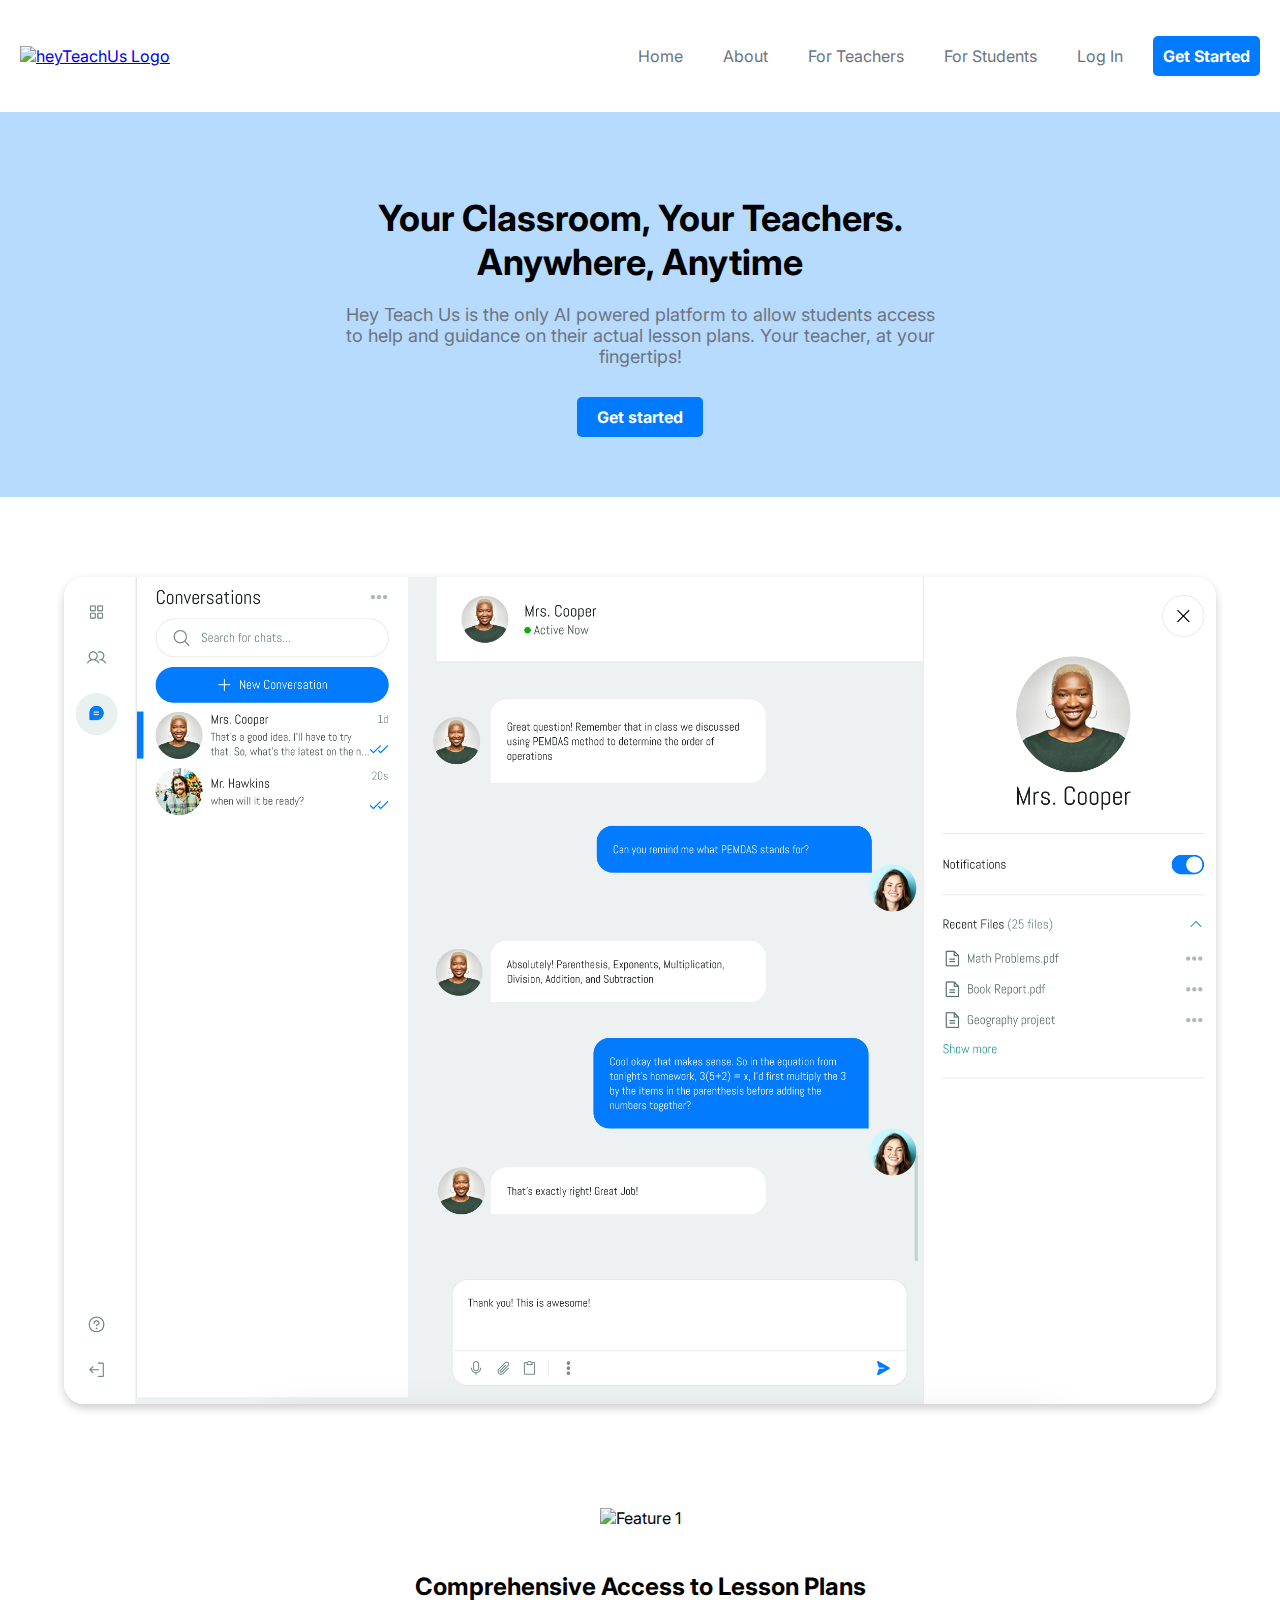
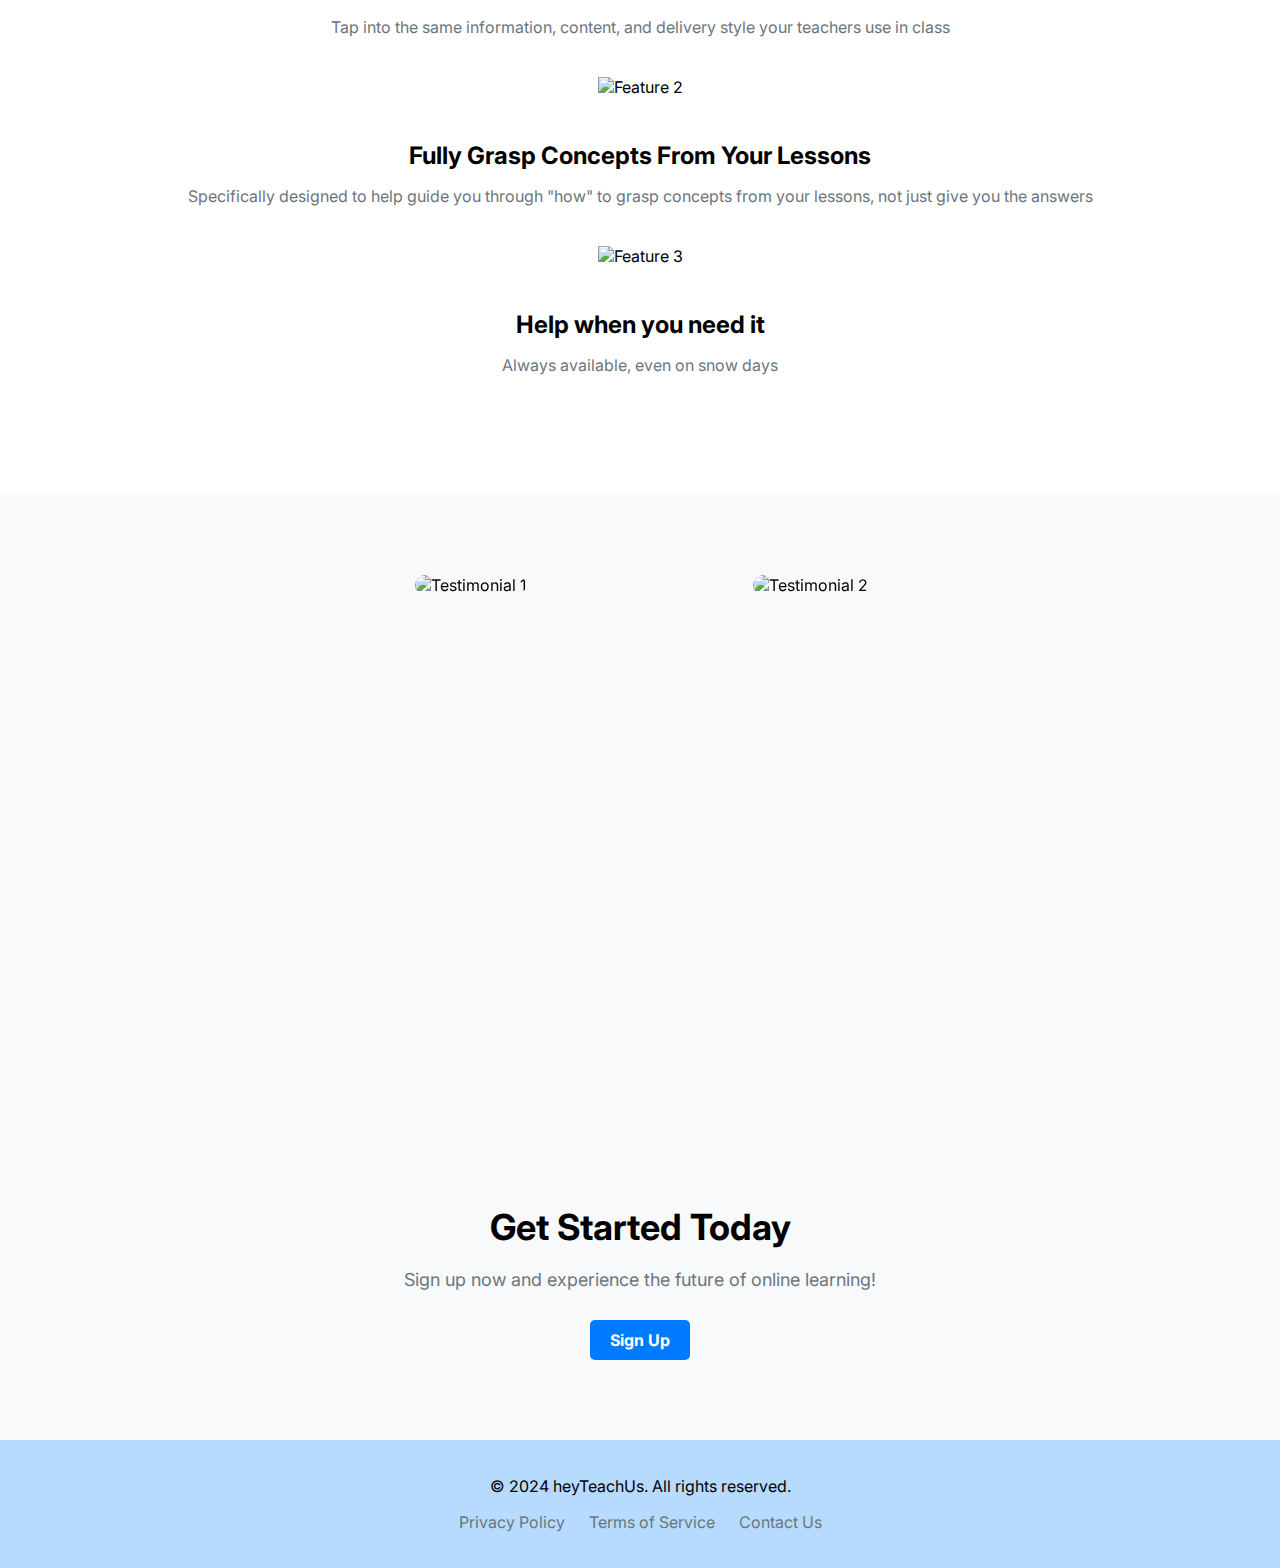
==== commit ed957c52: "copy" ====
--- a/index.html
+++ b/index.html
@@ -41,7 +41,7 @@
   <main>
     <section id="hero">
       <div class="hero-content">
-        <h1>Your Lesson Plans Anywhere, Anytime</h1>
+        <h1>Your Classroom, Your Teachers. Anywhere, Anytime</h1>
         <p>Hey Teach Us is the only AI powered platform to allow students access to help and guidance on their actual lesson plans. Your teacher, at your fingertips!</p>
         <a href="signup.html" class="cta-button">Get started</a>
       </div>
--- a/style.css
+++ b/style.css
@@ -116,7 +116,7 @@
 }
 
 #hero {
-  background-color: #f8f9fa;
+  background-color: #b7daff;
   padding: 60px 0;
   text-align: center;
 }
@@ -144,7 +144,7 @@
 }
 
 .platform-image {
-  max-width: 50%;
+  max-width: 90%;
   height: auto;
   border-radius: 20px;
   box-shadow: 0 4px 10px rgba(0, 0, 0, 0.2);
@@ -201,7 +201,7 @@
 }
 
 footer {
-  background-color: #f8f9fa;
+  background-color: #b7daff;
   padding: 20px 0;
   text-align: center;
 }
@@ -279,6 +279,65 @@
   margin-bottom: 10px;
 }
 
+#registration {
+  background-color: #007BFF;
+  padding: 80px 0;
+  display: flex;
+  justify-content: center;
+  align-items: center;
+  min-height: calc(100vh - 80px);
+}
+
+.signup-container {
+  max-width: 500px;
+  width: 100%;
+  padding: 40px;
+  background-color: #fff;
+  border-radius: 10px;
+  box-shadow: 0 4px 10px rgba(0, 0, 0, 0.1);
+}
+
+.signup-form {
+  margin-top: 30px;
+}
+
+.signup-form .form-group {
+  margin-bottom: 20px;
+}
+
+.signup-form label {
+  display: block;
+  margin-bottom: 5px;
+  font-weight: bold;
+}
+
+.signup-form input,
+.signup-form select {
+  width: 100%;
+  padding: 12px;
+  border: 1px solid #ccc;
+  border-radius: 5px;
+  font-size: 16px;
+}
+
+.signup-button {
+  display: block;
+  width: 100%;
+  padding: 15px;
+  background-color: #007BFF;
+  color: #fff;
+  border: none;
+  border-radius: 30px;
+  font-size: 18px;
+  font-weight: bold;
+  cursor: pointer;
+  transition: background-color 0.3s ease;
+}
+
+.signup-button:hover {
+  background-color: #0056b3;
+}
+
 @media (max-width: 768px) {
   header {
     padding: 10px;
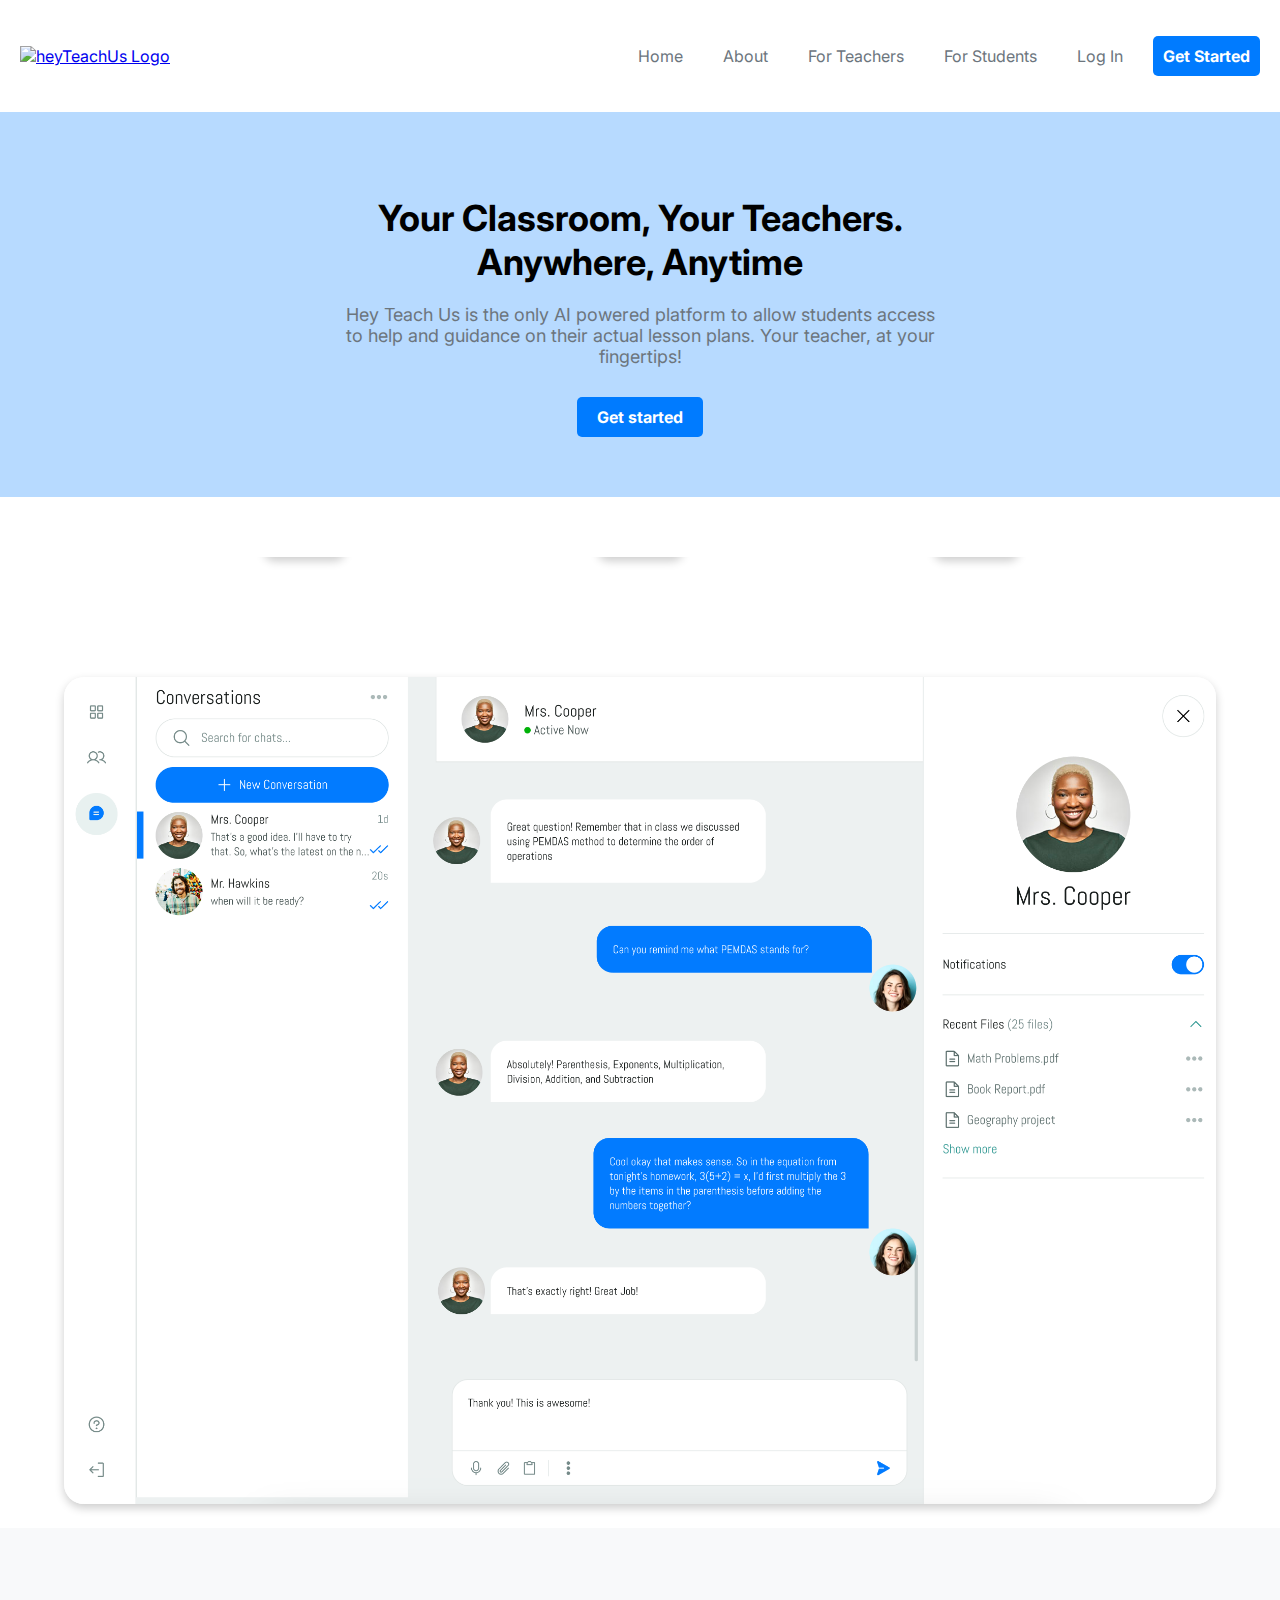
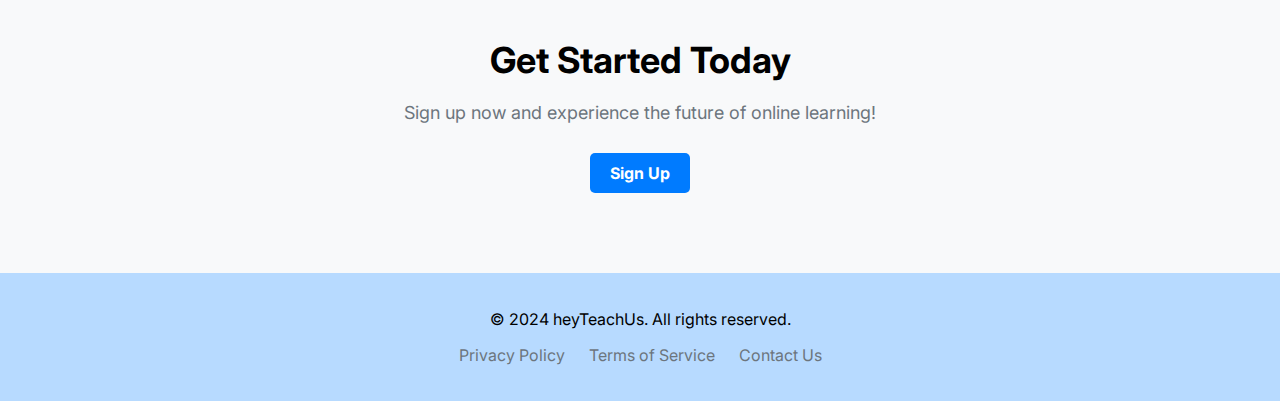
==== commit d96bc7ee: "Homepage style changes" ====
--- a/index.html
+++ b/index.html
@@ -47,53 +47,24 @@
       </div>
     </section>
 
-    <section id="platform-screenshot">
-      <img src="images/platformscreenshot.png" alt="Platform Screenshot" class="platform-image">
-    </section>
-
     <section id="features">
       <div class="container">
-        <div class="feature">
-          <img src="images/Lesson Plans.jpeg" alt="Feature 1">
-          <h3>Comprehensive Access to Lesson Plans</h3>
-          <p>Tap into the same information, content, and delivery style your teachers use in class</p>
-        </div>
-        <div class="feature">
-          <img src="images/guide.jpeg" alt="Feature 2">
-          <h3>Fully Grasp Concepts From Your Lessons</h3>
-          <p>Specifically designed to help guide you through "how" to grasp concepts from your lessons, not just give you the answers</p>
-        </div>
-        <div class="feature">
-          <img src="images/Clock.png" alt="Feature 3">
-          <h3>Help when you need it</h3>
-          <p>Always available, even on snow days</p>
+        <div class="feature-row">
+          <div class="feature">
+            <img src="images/homepage1.png" alt="Feature 1">
+          </div>
+          <div class="feature">
+            <img src="images/homepage2.png" alt="Feature 2">
+          </div>
+          <div class="feature">
+            <img src="images/homepage3.png" alt="Feature 3">
+          </div>
         </div>
       </div>
     </section>
 
-    <section id="cta">
-      <div class="container">
-        <div class="testimonials">
-            <div class="testimonial-card">
-            <div class="testimonial-front">
-              <img src="images/testimonial1.jpg" alt="Testimonial 1">
-            </div>
-            <div class="testimonial-back">
-              <p>"As a teacher, HeyTeachUs has made it easier for me to share my lesson plans and provide additional support to my students. It's a valuable tool for enhancing their learning experience."</p>
-              <p>- Jane Smith, Teacher</p>
-            </div>
-          </div>
-          <div class="testimonial-card">
-            <div class="testimonial-front">
-              <img src="images/testimonial2.jpg" alt="Testimonial 2">
-            </div>
-            <div class="testimonial-back">
-              <p>"HeyTeachUs has been a game-changer for my learning experience. The personalized support and access to lesson plans have greatly improved my understanding of the subjects."</p>
-              <p>- Joanna Doe, Student</p>
-            </div>
-          </div>
-        </div>
-      </div>
+    <section id="platform-screenshot">
+      <img src="images/platformscreenshot.png" alt="Platform Screenshot" class="platform-image">
     </section>
 
     <section id="cta">
--- a/style.css
+++ b/style.css
@@ -138,9 +138,44 @@
   margin-bottom: 30px;
 }
 
+#features {
+  padding: 60px 0;
+}
+
+.container {
+  max-width: 960px;
+  margin: 0 auto;
+  padding: 0 20px;
+}
+
+.feature-row {
+  display: flex;
+  justify-content: space-between;
+  align-items: center;
+  flex-wrap: wrap;
+  margin-bottom: -40px;
+}
+
+.feature {
+  text-align: center;
+  flex-basis: 100%;
+  position: relative;
+  overflow: hidden;
+  margin-bottom: 40px;
+}
+
+.feature img {
+  width: 100%;
+  height: auto;
+  transition: transform 0.3s ease;
+  box-shadow: 0 4px 10px rgba(0, 0, 0, 0.2);
+  border-radius: 10px;
+  transform: translateY(-20px);
+}
+
 #platform-screenshot {
   text-align: center;
-  margin-top: 100px;
+  margin-top: 60px;
 }
 
 .platform-image {
@@ -151,37 +186,6 @@
   transform: translateY(-20px);
 }
 
-#features {
-  padding: 80px 0;
-}
-
-.container {
-  max-width: 960px;
-  margin: 0 auto;
-  padding: 0 20px;
-}
-
-.feature {
-  text-align: center;
-  margin-bottom: 40px;
-}
-
-.feature img {
-  height: 80px;
-  margin-bottom: 20px;
-}
-
-.feature h3 {
-  font-size: 24px;
-  margin-bottom: 10px;
-  font-weight: 700;
-}
-
-.feature p {
-  font-size: 16px;
-  color: var(--secondary-color);
-}
-
 #cta {
   background-color: #f8f9fa;
   padding: 80px 0;
@@ -222,120 +226,10 @@
   color: var(--secondary-color);
 }
 
-.testimonials {
-  display: flex;
-  justify-content: center;
-  margin-bottom: 40px;
-}
-
-.testimonial-card {
-  width: 300px;
-  height: 400px;
-  perspective: 1000px;
-  margin: 0 20px;
-}
-
-.testimonial-card:hover .testimonial-front {
-  transform: rotateY(180deg);
-}
-
-.testimonial-card:hover .testimonial-back {
-  transform: rotateY(0);
-}
-
-.testimonial-front,
-.testimonial-back {
-  position: absolute;
-  width: 100%;
-  height: 100%;
-  backface-visibility: hidden;
-  transition: transform 0.6s ease;
-}
-
-.testimonial-front {
-  transform: rotateY(0);
-}
-
-.testimonial-front img {
-  width: 100%;
-  height: 100%;
-  object-fit: cover;
-  border-radius: 10px;
-}
-
-.testimonial-back {
-  transform: rotateY(180deg);
-  background-color: #f8f9fa;
-  padding: 20px;
-  border-radius: 10px;
-  display: flex;
-  flex-direction: column;
-  justify-content: center;
-  align-items: center;
-  text-align: center;
-}
-
-.testimonial-back p {
-  margin-bottom: 10px;
-}
-
-#registration {
-  background-color: #007BFF;
-  padding: 80px 0;
-  display: flex;
-  justify-content: center;
-  align-items: center;
-  min-height: calc(100vh - 80px);
-}
-
-.signup-container {
-  max-width: 500px;
-  width: 100%;
-  padding: 40px;
-  background-color: #fff;
-  border-radius: 10px;
-  box-shadow: 0 4px 10px rgba(0, 0, 0, 0.1);
-}
-
-.signup-form {
-  margin-top: 30px;
-}
-
-.signup-form .form-group {
-  margin-bottom: 20px;
-}
-
-.signup-form label {
-  display: block;
-  margin-bottom: 5px;
-  font-weight: bold;
-}
-
-.signup-form input,
-.signup-form select {
-  width: 100%;
-  padding: 12px;
-  border: 1px solid #ccc;
-  border-radius: 5px;
-  font-size: 16px;
-}
-
-.signup-button {
-  display: block;
-  width: 100%;
-  padding: 15px;
-  background-color: #007BFF;
-  color: #fff;
-  border: none;
-  border-radius: 30px;
-  font-size: 18px;
-  font-weight: bold;
-  cursor: pointer;
-  transition: background-color 0.3s ease;
-}
-
-.signup-button:hover {
-  background-color: #0056b3;
+@media (min-width: 768px) {
+  .feature {
+    flex-basis: 30%;
+  }
 }
 
 @media (max-width: 768px) {
@@ -360,4 +254,12 @@
   .container {
     padding: 0 10px;
   }
+
+  #features {
+    padding: 40px 0;
+  }
+
+  #platform-screenshot {
+    margin-top: 40px;
+  }
 }